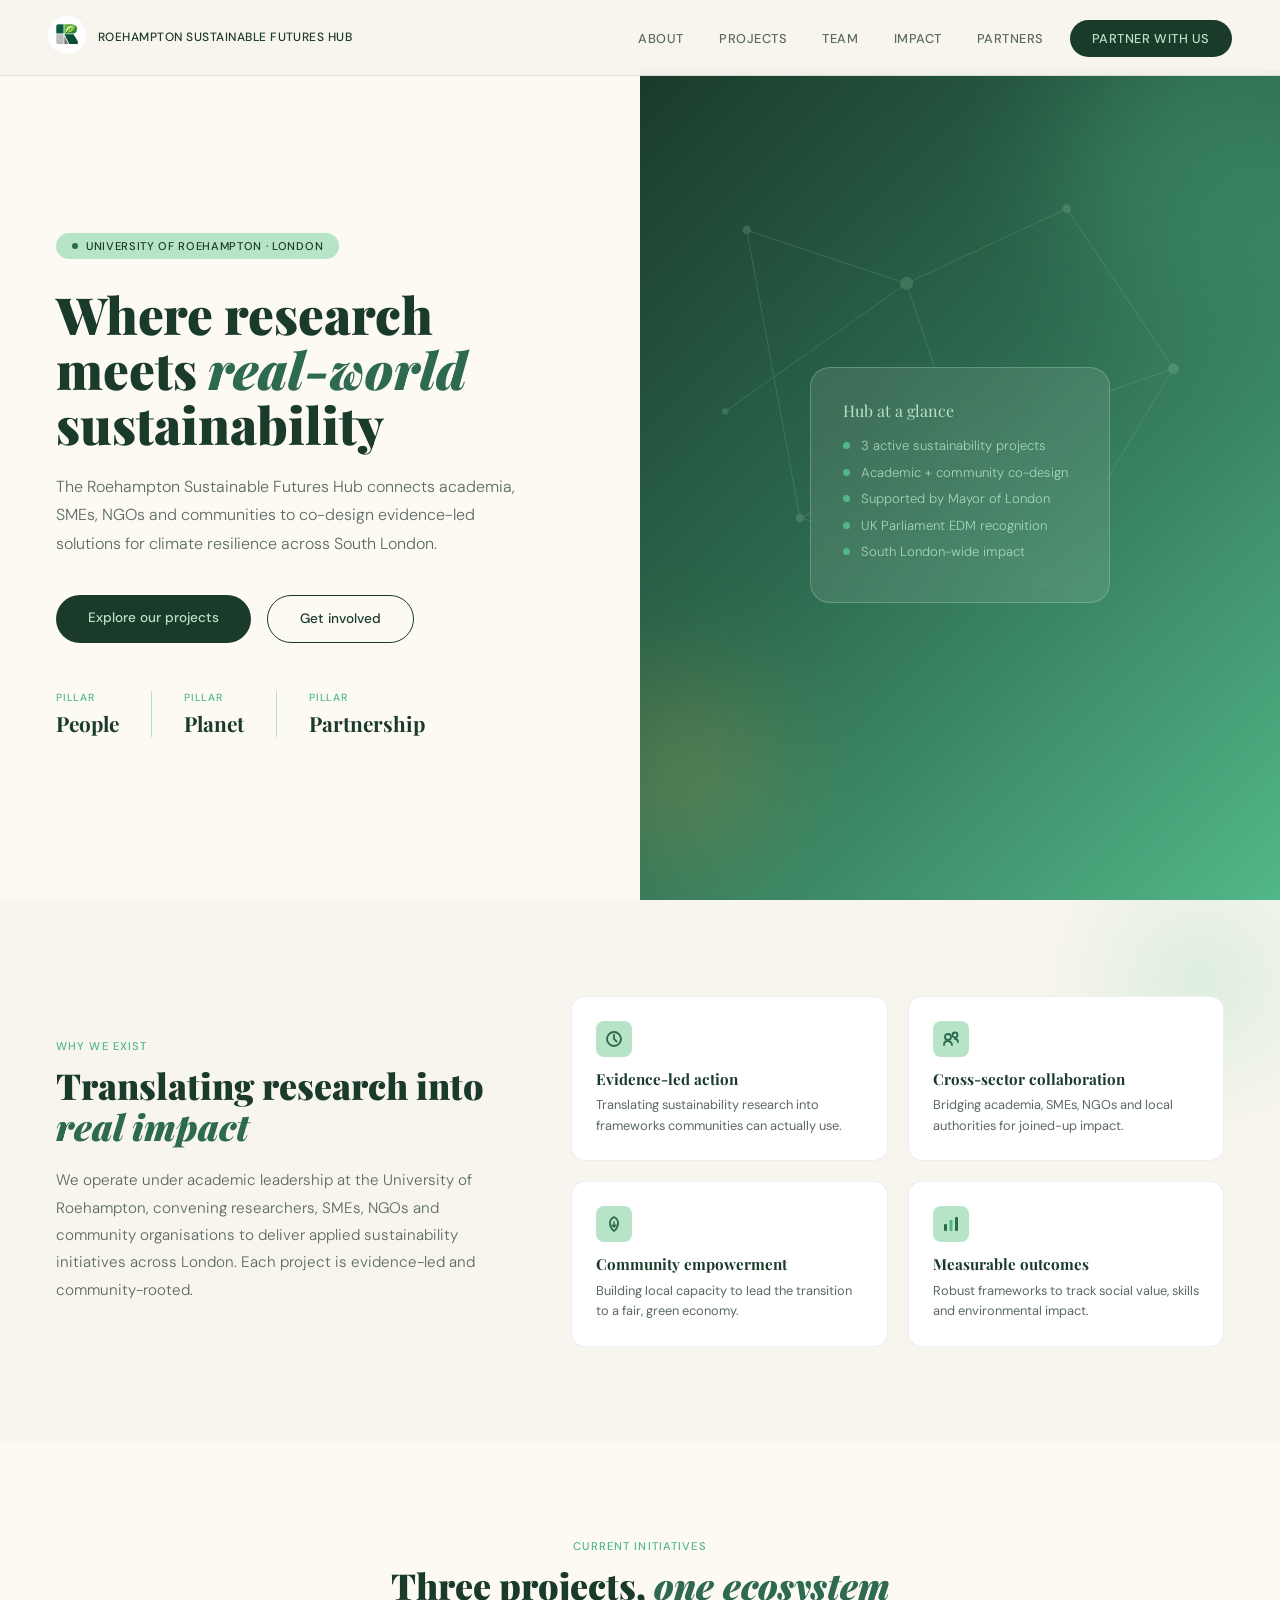
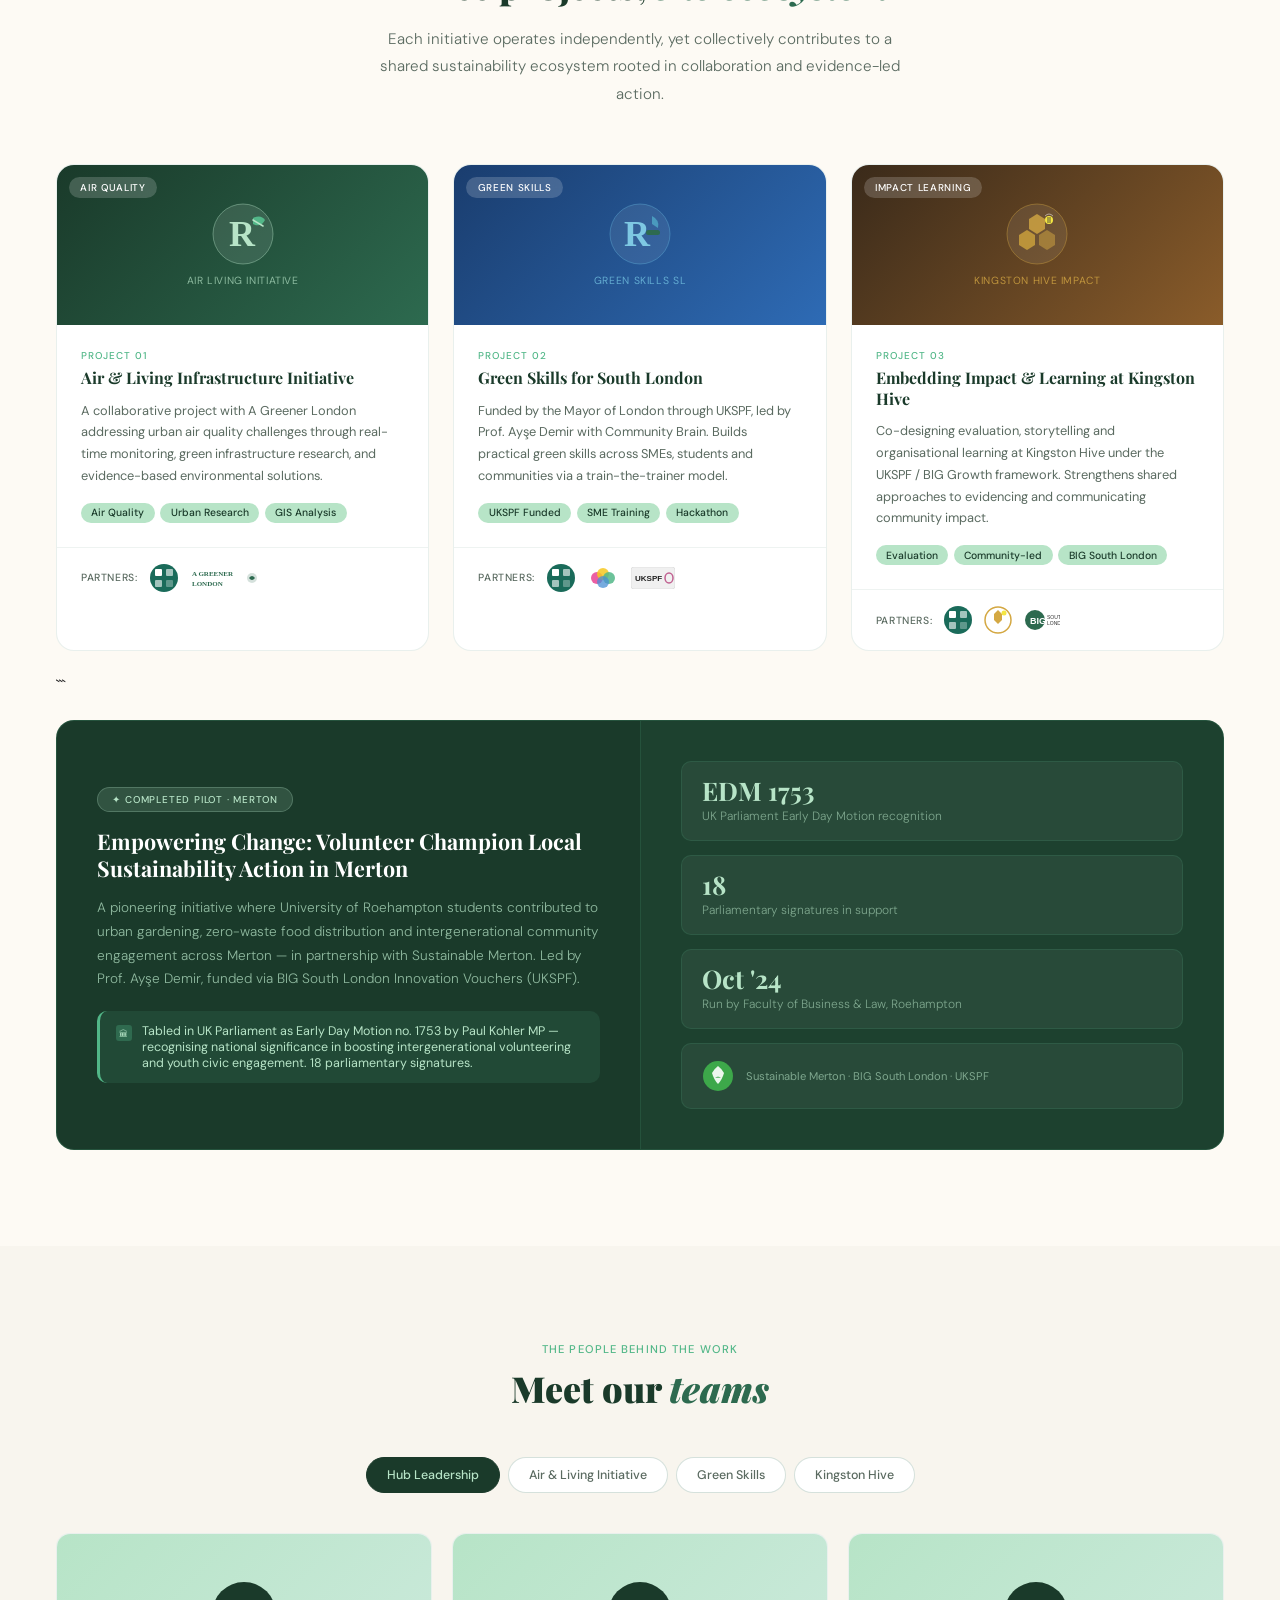
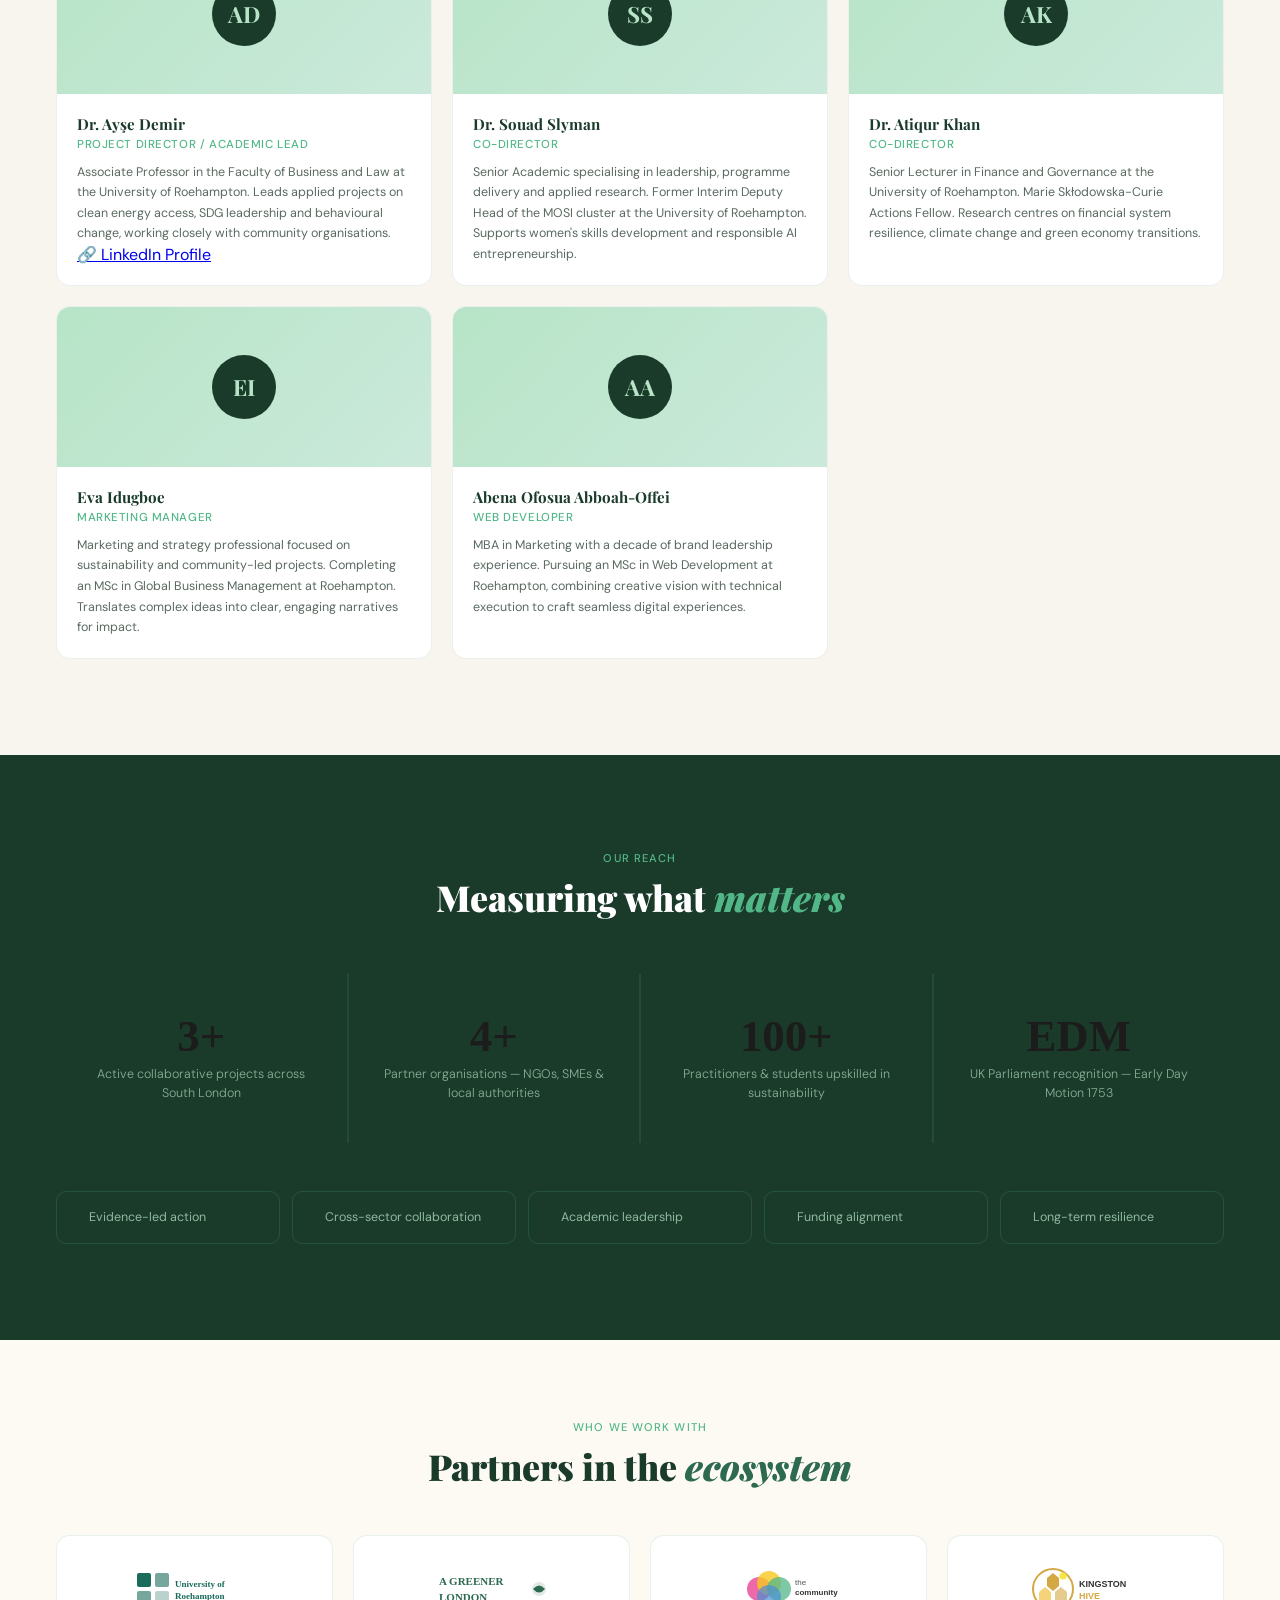
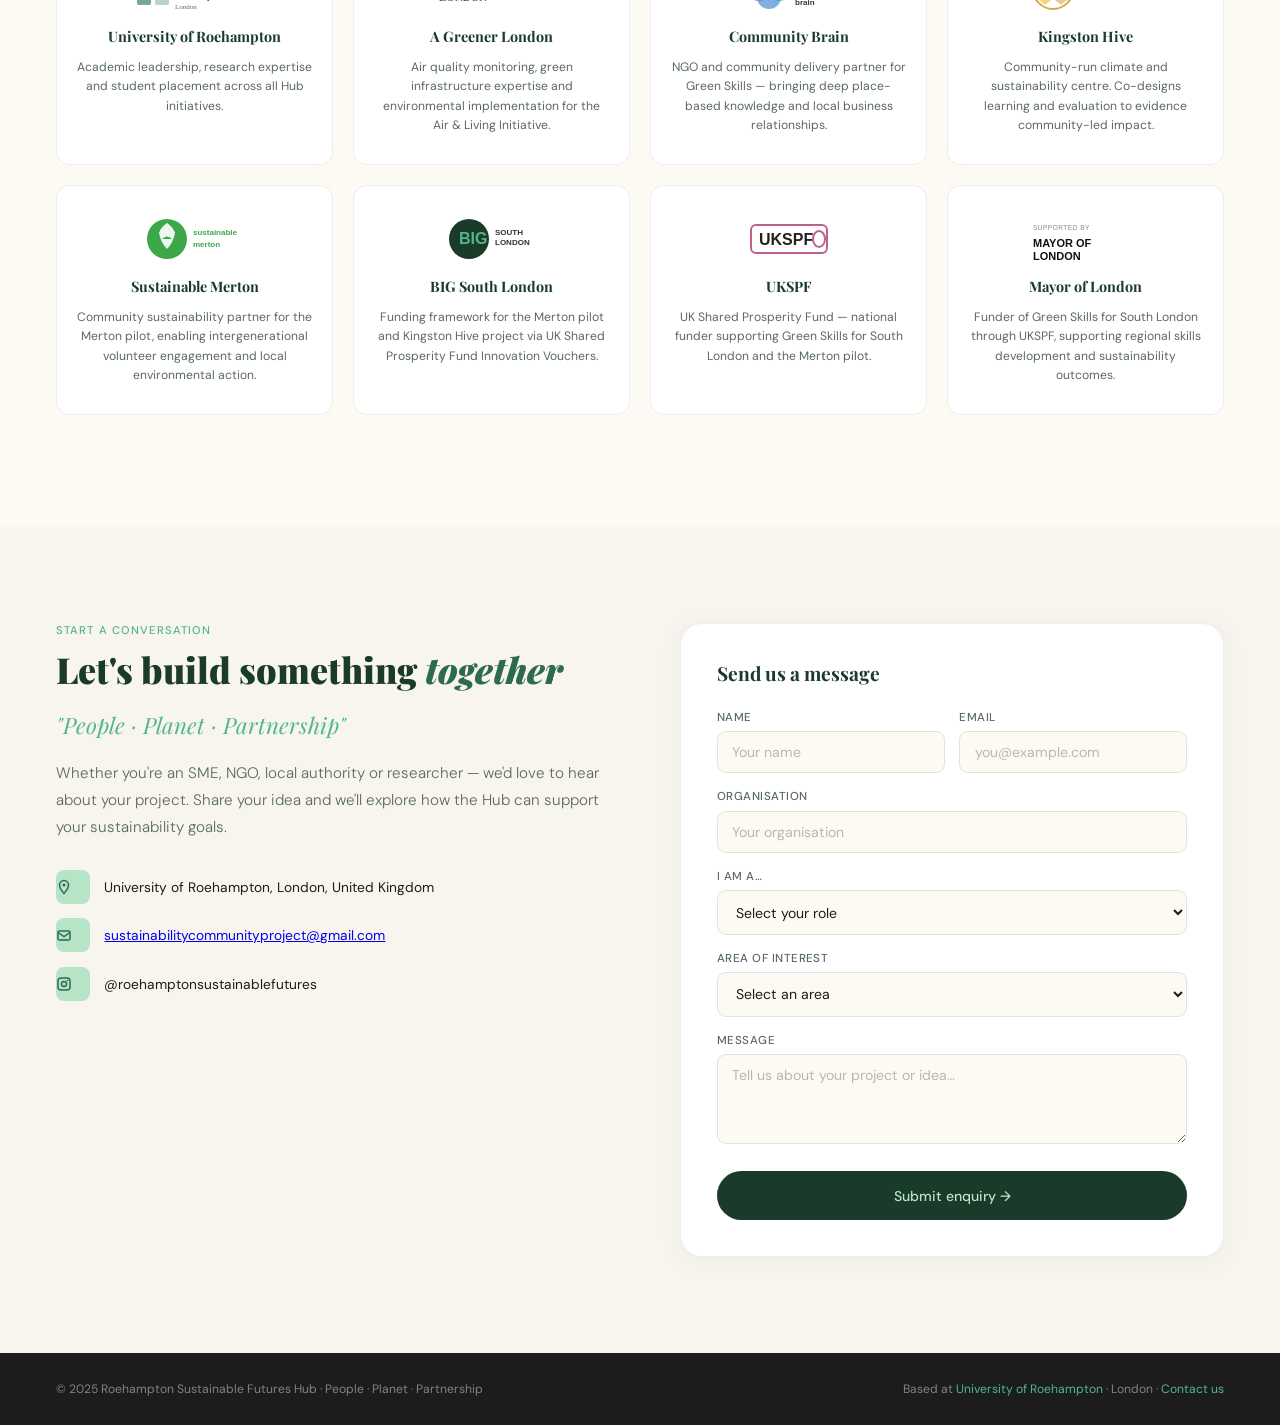
==== index.html @ c982a6e7 "Add files via upload" ====
<!DOCTYPE html>

<html lang="en">
<head>
<meta charset="UTF-8">
<meta name="viewport" content="width=device-width, initial-scale=1.0">
<title>Roehampton Sustainable Futures Hub</title>
<link href="https://fonts.googleapis.com/css2?family=Playfair+Display:ital,wght@0,700;0,900;1,700&family=DM+Sans:wght@300;400;500&display=swap" rel="stylesheet">
<link rel="stylesheet" href="style.css">

<!-- STYLES -->



<!-- HTML -->
</head>
<body>




  
<!-- NAV -->

<nav id="main-nav">
   <!-- <a href="index.html" class="logo">
        <img src="Roehampton Sustainable Futures hub logo.png" 
        alt="Logo" class="logo-img" height="300" width="300">
    </a> -->





<!-- <div class="nav-logo">
  <a href="#hero">
    <img src="Roehampton Sustainable Futures hub logo.png" alt="Logo" class="logo-img" height="38" width="38">
    <svg width="38" height="38" viewBox="0 0 38 38" fill="none" xmlns="http://www.w3.org/2000/svg">
      <rect width="38" height="38" rx="19" fill="#1a3a2a"/>
      <rect x="7" y="7" width="10" height="10" rx="1.5" fill="#52b788"/>
      <rect x="7" y="21" width="10" height="10" rx="1.5" fill="#2d6a4f"/>
      <rect x="21" y="7" width="10" height="10" rx="1.5" fill="#2d6a4f"/>
      <rect x="21" y="21" width="10" height="10" rx="1.5" fill="#b7e4c7" opacity="0.5"/>
      <path d="M25 12 Q28 9 31 11 Q29 15 25 14 Z" fill="#52b788"/>
    </svg>
  </a>
  <span class="nav-logo-text">Roehampton Sustainable Futures Hub</span>
</div> -->


<div class="nav-logo">
  <a href="#hero">
    <img src="Roehampton Sustainable Futures hub logo.png" alt="Roehampton Hub Logo" width="38" height="38" 
    style="border-radius: 50%; object-fit: cover;">
  </a>
  <span class="nav-logo-text">Roehampton Sustainable Futures Hub</span>
</div>


    <!-- <div class="nav-logo-text">Roehampton Sustainable Futures Hub</div> -->
    <!-- <span class="logo-title">Roehampton Sustainable Futures Hub</span> -->
  </a>
  <div class="hamburger" id="hamburger" onclick="toggleNav()">
    <span></span><span></span><span></span>
  </div>


  
  <ul class="nav-links" id="nav-links">
    <li><a href="#about" onclick="closeNav()">About</a></li>
    <li><a href="#projects" onclick="closeNav()">Projects</a></li>
    <li><a href="#team" onclick="closeNav()">Team</a></li>
    <li><a href="#impact" onclick="closeNav()">Impact</a></li>
    <li><a href="#partners" onclick="closeNav()">Partners</a></li>
    <li><a href="#contact" class="nav-cta" onclick="closeNav()">Partner with us</a></li>
  </ul>
</nav>

<!-- HERO -->

<section class="hero" id="hero">
  <div class="hero-left">
    <div class="hero-badge">University of Roehampton · London</div>
    <h1 class="hero-title">Where research<br>meets <em>real-world</em><br>sustainability</h1>
    <p class="hero-desc">The Roehampton Sustainable Futures Hub connects academia, SMEs, NGOs and communities to co-design evidence-led solutions for climate resilience across South London.</p>
    <div class="hero-actions">
      <a href="#projects" class="btn-primary">Explore our projects</a>
      <a href="#contact" class="btn-outline">Get involved</a>
    </div>
    <div class="hero-pillars">
      <div class="pillar"><div class="pillar-label">Pillar</div><div class="pillar-value">People</div></div>
      <div class="pillar-divider"></div>
      <div class="pillar"><div class="pillar-label">Pillar</div><div class="pillar-value">Planet</div></div>
      <div class="pillar-divider"></div>
      <div class="pillar"><div class="pillar-label">Pillar</div><div class="pillar-value">Partnership</div></div>
    </div>
  </div>
  <div class="hero-right">
    <div class="hero-visual">
      <div class="orb-1 hero-orb"></div>
      <div class="orb-2 hero-orb"></div>
      <svg class="hero-network" viewBox="0 0 600 600" preserveAspectRatio="xMidYMid slice">
        <g stroke="#b7e4c7" stroke-width="0.8" fill="none">
          <line x1="100" y1="150" x2="250" y2="200"/><line x1="250" y1="200" x2="400" y2="130"/>
          <line x1="400" y1="130" x2="500" y2="280"/><line x1="250" y1="200" x2="300" y2="350"/>
          <line x1="300" y1="350" x2="500" y2="280"/><line x1="300" y1="350" x2="150" y2="420"/>
          <line x1="150" y1="420" x2="100" y2="150"/><line x1="150" y1="420" x2="380" y2="480"/>
          <line x1="380" y1="480" x2="500" y2="280"/><line x1="80" y1="320" x2="250" y2="200"/>
        </g>
        <g fill="#b7e4c7">
          <circle cx="100" cy="150" r="4"/><circle cx="250" cy="200" r="6"/>
          <circle cx="400" cy="130" r="4"/><circle cx="500" cy="280" r="5"/>
          <circle cx="300" cy="350" r="7"/><circle cx="150" cy="420" r="4"/>
          <circle cx="380" cy="480" r="5"/><circle cx="80" cy="320" r="3"/>
        </g>
      </svg>
      <div class="hero-card">
        <div class="hero-card-title">Hub at a glance</div>
        <div class="hero-card-item"><div class="hero-card-dot"></div>3 active sustainability projects</div>
        <div class="hero-card-item"><div class="hero-card-dot"></div>Academic + community co-design</div>
        <div class="hero-card-item"><div class="hero-card-dot"></div>Supported by Mayor of London</div>
        <div class="hero-card-item"><div class="hero-card-dot"></div>UK Parliament EDM recognition</div>
        <div class="hero-card-item"><div class="hero-card-dot"></div>South London-wide impact</div>
      </div>
    </div>
  </div>
</section>

<!-- WHY / ABOUT -->

<section class="why reveal" id="about">
  <div>
    <div class="section-label">Why we exist</div>
    <h2 class="section-title">Translating research into <em>real impact</em></h2>
    <p class="section-body">We operate under academic leadership at the University of Roehampton, convening researchers, SMEs, NGOs and community organisations to deliver applied sustainability initiatives across London. Each project is evidence-led and community-rooted.</p>
  </div>
  <div class="why-values">
    <div class="value-card">
      <div class="value-icon-wrap">
        <svg width="20" height="20" viewBox="0 0 20 20" fill="none"><circle cx="10" cy="10" r="7" stroke="#2d6a4f" stroke-width="1.8"/><path d="M10 6v4l2.5 2.5" stroke="#2d6a4f" stroke-width="1.8" stroke-linecap="round"/></svg>
      </div>
      <div class="value-title">Evidence-led action</div>
      <div class="value-desc">Translating sustainability research into frameworks communities can actually use.</div>
    </div>
    <div class="value-card">
      <div class="value-icon-wrap">
        <svg width="20" height="20" viewBox="0 0 20 20" fill="none"><circle cx="7" cy="8" r="3" stroke="#2d6a4f" stroke-width="1.8"/><circle cx="14" cy="6" r="2.5" stroke="#2d6a4f" stroke-width="1.8"/><path d="M3 16c0-3 2-4 4-4s4 2 4 4" stroke="#2d6a4f" stroke-width="1.8" stroke-linecap="round"/><path d="M14 10c1.5 0 3 1 3 3" stroke="#2d6a4f" stroke-width="1.8" stroke-linecap="round"/></svg>
      </div>
      <div class="value-title">Cross-sector collaboration</div>
      <div class="value-desc">Bridging academia, SMEs, NGOs and local authorities for joined-up impact.</div>
    </div>
    <div class="value-card">
      <div class="value-icon-wrap">
        <svg width="20" height="20" viewBox="0 0 20 20" fill="none"><path d="M10 3 Q14 5 14 9 Q14 14 10 17 Q6 14 6 9 Q6 5 10 3Z" stroke="#2d6a4f" stroke-width="1.8" fill="none"/><path d="M10 8v5M8 11l2 2 2-2" stroke="#2d6a4f" stroke-width="1.5" stroke-linecap="round"/></svg>
      </div>
      <div class="value-title">Community empowerment</div>
      <div class="value-desc">Building local capacity to lead the transition to a fair, green economy.</div>
    </div>
    <div class="value-card">
      <div class="value-icon-wrap">
        <svg width="20" height="20" viewBox="0 0 20 20" fill="none"><rect x="3" y="10" width="3" height="7" rx="1" fill="#2d6a4f"/><rect x="8.5" y="6" width="3" height="11" rx="1" fill="#52b788"/><rect x="14" y="3" width="3" height="14" rx="1" fill="#2d6a4f"/></svg>
      </div>
      <div class="value-title">Measurable outcomes</div>
      <div class="value-desc">Robust frameworks to track social value, skills and environmental impact.</div>
    </div>
  </div>
</section>

<!-- PROJECTS -->

<section class="projects reveal" id="projects">
  <div class="projects-header">
    <div class="section-label">Current initiatives</div>
    <h2 class="section-title">Three projects, <em>one ecosystem</em></h2>
    <p class="section-body">Each initiative operates independently, yet collectively contributes to a shared sustainability ecosystem rooted in collaboration and evidence-led action.</p>
  </div>

  <div class="projects-grid">
    <!-- Project 1: Air & Living -->
    <div class="project-card">
      <div class="project-visual pv-1">
        <div class="project-visual-tag">Air Quality</div>
        <div class="project-logo-area">
          <!-- Air & Living Initiative Logo (stylised R with leaf) -->
          <svg width="64" height="64" viewBox="0 0 64 64" fill="none">
            <circle cx="32" cy="32" r="30" fill="rgba(255,255,255,0.1)" stroke="rgba(183,228,199,0.4)" stroke-width="1"/>
            <text x="18" y="44" font-family="Georgia,serif" font-size="36" font-weight="900" fill="#b7e4c7">R</text>
            <path d="M42 16 Q50 12 54 18 Q50 26 42 22 Z" fill="#52b788"/>
            <path d="M42 18 L52 24" stroke="#b7e4c7" stroke-width="1.5" stroke-linecap="round"/>
          </svg>
          <div style="color:rgba(183,228,199,0.7);font-size:0.65rem;letter-spacing:0.06em;text-transform:uppercase;">Air Living Initiative</div>
        </div>
      </div>
      <div class="project-body">
        <div class="project-number">Project 01</div>
        <div class="project-title">Air & Living Infrastructure Initiative</div>
        <div class="project-desc">A collaborative project with A Greener London addressing urban air quality challenges through real-time monitoring, green infrastructure research, and evidence-based environmental solutions.</div>
        <div class="project-tags">
          <span class="tag-pill">Air Quality</span>
          <span class="tag-pill">Urban Research</span>
          <span class="tag-pill">GIS Analysis</span>
        </div>
      </div>
      <div class="project-partners-strip">
        <div class="project-partners-label">Partners:</div>
        <!-- Uni Roehampton mark -->
        <svg width="28" height="28" viewBox="0 0 28 28" title="University of Roehampton"><rect width="28" height="28" rx="14" fill="#1a6b5a"/><rect x="5" y="5" width="7" height="7" rx="1" fill="white"/><rect x="5" y="16" width="7" height="7" rx="1" fill="white" opacity="0.6"/><rect x="16" y="5" width="7" height="7" rx="1" fill="white" opacity="0.6"/><rect x="16" y="16" width="7" height="7" rx="1" fill="white" opacity="0.3"/></svg>
        <!-- A Greener London text mark -->
        <svg width="70" height="28" viewBox="0 0 70 28"><text x="2" y="12" font-family="Georgia,serif" font-size="7" font-weight="700" fill="#2d6a4f">A GREENER</text><text x="2" y="22" font-family="Georgia,serif" font-size="7" font-weight="700" fill="#2d6a4f">LONDON</text><circle cx="62" cy="14" r="5" fill="#2d6a4f" opacity="0.2"/><path d="M59 14 Q62 10 65 14 Q62 18 59 14Z" fill="#2d6a4f"/></svg>
      </div>
    </div>


<!-- Project 2: Green Skills -->
<div class="project-card">
  <div class="project-visual pv-2">
    <div class="project-visual-tag">Green Skills</div>
    <div class="project-logo-area">
      <!-- Green Skills logo (R with blue/green) -->
      <svg width="64" height="64" viewBox="0 0 64 64" fill="none">
        <circle cx="32" cy="32" r="30" fill="rgba(255,255,255,0.08)" stroke="rgba(100,180,220,0.4)" stroke-width="1"/>
        <text x="16" y="44" font-family="Georgia,serif" font-size="36" font-weight="900" fill="#7ec8e3">R</text>
        <path d="M44 14 Q52 18 50 26 L44 22 Z" fill="#4a9abe"/>
        <rect x="38" y="28" width="14" height="5" rx="2.5" fill="#2d6a4f"/>
      </svg>
      <div style="color:rgba(120,200,230,0.75);font-size:0.65rem;letter-spacing:0.06em;text-transform:uppercase;">Green Skills SL</div>
    </div>
  </div>
  <div class="project-body">
    <div class="project-number">Project 02</div>
    <div class="project-title">Green Skills for South London</div>
    <div class="project-desc">Funded by the Mayor of London through UKSPF, led by Prof. Ayşe Demir with Community Brain. Builds practical green skills across SMEs, students and communities via a train-the-trainer model.</div>
    <div class="project-tags">
      <span class="tag-pill">UKSPF Funded</span>
      <span class="tag-pill">SME Training</span>
      <span class="tag-pill">Hackathon</span>
    </div>
  </div>
  <div class="project-partners-strip">
    <div class="project-partners-label">Partners:</div>
    <svg width="28" height="28" viewBox="0 0 28 28"><rect width="28" height="28" rx="14" fill="#1a6b5a"/><rect x="5" y="5" width="7" height="7" rx="1" fill="white"/><rect x="5" y="16" width="7" height="7" rx="1" fill="white" opacity="0.6"/><rect x="16" y="5" width="7" height="7" rx="1" fill="white" opacity="0.6"/><rect x="16" y="16" width="7" height="7" rx="1" fill="white" opacity="0.3"/></svg>
    <!-- Community Brain coloured circles -->
    <svg width="32" height="28" viewBox="0 0 32 28"><circle cx="10" cy="14" r="6" fill="#e84393" opacity="0.85"/><circle cx="16" cy="10" r="6" fill="#f7c820" opacity="0.85"/><circle cx="22" cy="14" r="6" fill="#52b788" opacity="0.85"/><circle cx="16" cy="18" r="6" fill="#4a8fd4" opacity="0.75"/></svg>
    <!-- UKSPF -->
    <svg width="44" height="22" viewBox="0 0 44 22"><rect width="44" height="22" rx="3" fill="#f0f0f0" stroke="#ccc" stroke-width="0.5"/><text x="4" y="14" font-family="Arial,sans-serif" font-size="8" font-weight="900" fill="#222">UKSPF</text><ellipse cx="38" cy="11" rx="4" ry="5" fill="none" stroke="#c06090" stroke-width="1.5"/></svg>
  </div>
</div>

<!-- Project 3: Kingston Hive -->
<div class="project-card">
  <div class="project-visual pv-3">
    <div class="project-visual-tag">Impact Learning</div>
    <div class="project-logo-area">
      <!-- Kingston Hive honeycomb logo -->
      <svg width="64" height="64" viewBox="0 0 64 64" fill="none">
        <circle cx="32" cy="32" r="30" fill="rgba(255,255,255,0.08)" stroke="rgba(212,168,67,0.4)" stroke-width="1"/>
        <!-- Hexagons -->
        <polygon points="32,12 40,17 40,27 32,32 24,27 24,17" fill="#d4a843" opacity="0.8"/>
        <polygon points="22,28 30,33 30,43 22,48 14,43 14,33" fill="#f0c040" opacity="0.6"/>
        <polygon points="42,28 50,33 50,43 42,48 34,43 34,33" fill="#d4a843" opacity="0.5"/>
        <!-- Bee -->
        <circle cx="44" cy="18" r="4" fill="#f5e642"/>
        <path d="M42 16 L46 16 M42 18 L46 18 M42 20 L46 20" stroke="#333" stroke-width="0.8"/>
        <path d="M40 14 Q44 10 48 14" stroke="rgba(255,255,255,0.5)" stroke-width="1" fill="none"/>
      </svg>
      <div style="color:rgba(212,168,67,0.8);font-size:0.65rem;letter-spacing:0.06em;text-transform:uppercase;">Kingston Hive Impact</div>
    </div>
  </div>
  <div class="project-body">
    <div class="project-number">Project 03</div>
    <div class="project-title">Embedding Impact & Learning at Kingston Hive</div>
    <div class="project-desc">Co-designing evaluation, storytelling and organisational learning at Kingston Hive under the UKSPF / BIG Growth framework. Strengthens shared approaches to evidencing and communicating community impact.</div>
    <div class="project-tags">
      <span class="tag-pill">Evaluation</span>
      <span class="tag-pill">Community-led</span>
      <span class="tag-pill">BIG South London</span>
    </div>
  </div>
  <div class="project-partners-strip">
    <div class="project-partners-label">Partners:</div>
    <svg width="28" height="28" viewBox="0 0 28 28"><rect width="28" height="28" rx="14" fill="#1a6b5a"/><rect x="5" y="5" width="7" height="7" rx="1" fill="white"/><rect x="5" y="16" width="7" height="7" rx="1" fill="white" opacity="0.6"/><rect x="16" y="5" width="7" height="7" rx="1" fill="white" opacity="0.6"/><rect x="16" y="16" width="7" height="7" rx="1" fill="white" opacity="0.3"/></svg>
    <!-- Kingston Hive -->
    <svg width="28" height="28" viewBox="0 0 28 28"><circle cx="14" cy="14" r="13" fill="white" stroke="#d4a843" stroke-width="1.5"/><polygon points="14,4 18,8 18,14 14,18 10,14 10,8" fill="#d4a843"/><circle cx="20" cy="7" r="2.5" fill="#f5e642"/></svg>
    <!-- BIG South London -->
    <svg width="36" height="22" viewBox="0 0 36 22"><circle cx="11" cy="11" r="10" fill="#2d6a4f"/><text x="6" y="15" font-family="Arial,sans-serif" font-size="9" font-weight="900" fill="white">BIG</text><text x="23" y="10" font-family="Arial,sans-serif" font-size="5" fill="#333">SOUTH</text><text x="23" y="16" font-family="Arial,sans-serif" font-size="5" fill="#333">LONDON</text></svg>
  </div>
</div>
```

  </div>

  <!-- PILOT CARD -->

  <div class="pilot-card">
    <div class="pilot-left">
      <div class="pilot-badge">✦ Completed pilot · Merton</div>
      <div class="pilot-title">Empowering Change: Volunteer Champion Local Sustainability Action in Merton</div>
      <div class="pilot-desc">A pioneering initiative where University of Roehampton students contributed to urban gardening, zero-waste food distribution and intergenerational community engagement across Merton — in partnership with Sustainable Merton. Led by Prof. Ayşe Demir, funded via BIG South London Innovation Vouchers (UKSPF).</div>
      <div class="pilot-highlight">
        <svg width="16" height="16" viewBox="0 0 16 16" flex-shrink="0" style="flex-shrink:0;margin-top:2px"><rect width="16" height="16" rx="3" fill="rgba(82,183,136,0.3)"/><text x="3" y="12" font-size="9" fill="#b7e4c7">🏛</text></svg>
        Tabled in UK Parliament as Early Day Motion no. 1753 by Paul Kohler MP — recognising national significance in boosting intergenerational volunteering and youth civic engagement. 18 parliamentary signatures.
      </div>
    </div>
    <div class="pilot-right">
      <div class="pilot-stat"><div class="pilot-stat-value">EDM 1753</div><div class="pilot-stat-label">UK Parliament Early Day Motion recognition</div></div>
      <div class="pilot-stat"><div class="pilot-stat-value">18</div><div class="pilot-stat-label">Parliamentary signatures in support</div></div>
      <div class="pilot-stat"><div class="pilot-stat-value">Oct '24</div><div class="pilot-stat-label">Run by Faculty of Business & Law, Roehampton</div></div>
      <div class="pilot-stat">
        <!-- Sustainable Merton + BIG logos -->
        <div style="display:flex;align-items:center;gap:0.75rem;flex-wrap:wrap;">
          <svg width="32" height="32" viewBox="0 0 32 32"><circle cx="16" cy="16" r="15" fill="#3da84a"/><path d="M16 6 Q20 9 22 13 Q20 20 16 24 Q12 20 10 13 Q12 9 16 6Z" fill="white" opacity="0.9"/><path d="M13 18 Q16 15 19 18" fill="#3da84a" opacity="0.7"/></svg>
          <div style="font-size:0.7rem;color:rgba(183,228,199,0.6);">Sustainable Merton · BIG South London · UKSPF</div>
        </div>
      </div>
    </div>
  </div>
</section>

<!-- TEAM -->

<section class="team reveal" id="team">
  <div class="team-header">
    <div class="section-label">The people behind the work</div>
    <h2 class="section-title">Meet our <em>teams</em></h2>
  </div>
  <!-- <div class="team-tabs">
    <div class="team-tab active" onclick="switchTeam('hub')">Hub Leadership</div>
    <div class="team-tab" onclick="switchTeam('air')">Air & Living Initiative</div>
    <div class="team-tab" onclick="switchTeam('green')">Green Skills</div>
    <div class="team-tab" onclick="switchTeam('kingston')">Kingston Hive</div>
  </div> -->


  <div class="team-tabs">
    <div class="team-tab active" data-team="hub">Hub Leadership</div>
    <div class="team-tab" data-team="air">Air & Living Initiative</div>
    <div class="team-tab" data-team="green">Green Skills</div>
    <div class="team-tab" data-team="kingston">Kingston Hive</div>
</div>

  <!-- Hub Leadership -->

  <div class="team-panel active" id="team-hub">
    
    <div class="team-grid">
      <div class="team-card">
        <div class="team-card-img">
          
          <!-- <div class="team-card-img">
  <a href="https://www.linkedin.com/in/THEIR-PROFILE" target="_blank">
    <img src="ayse-demir.jpg" alt="Dr. Ayşe Demir">
  </a>
</div> -->

          <div class="team-avatar">AD</div></div>
          <img src="Roehampton Sustainable Futures hub logo.png" alt="Dr. Ayşe Demir" 
          style="width:100%;height:100%;object-fit:cover;border-radius:50%;display:none;">

        <div class="team-card-body">
          <div class="team-name">Dr. Ayşe Demir</div>
          <div class="team-role">Project Director / Academic Lead</div>
          <!-- <a href="https://www.linkedin.com/in/ayse-demir-a7ab0713a/" target="_blank">🔗 LinkedIn Profile</a> -->
          <div class="team-bio">Associate Professor in the Faculty of Business 
            and Law at the University of Roehampton. Leads applied projects on clean energy access, 
            SDG leadership and behavioural change, working closely with community organisations.</div>
            <a href="https://www.linkedin.com/in/ayse-demir-a7ab0713a/" target="_blank">🔗 LinkedIn Profile</a>
          </div>
      </div>
      <div class="team-card">
        <div class="team-card-img"><div class="team-avatar">SS</div></div>
        <div class="team-card-body">
          <div class="team-name">Dr. Souad Slyman</div>
          <div class="team-role">Co-Director</div>
          <div class="team-bio">Senior Academic specialising in leadership, programme delivery and applied research. Former Interim Deputy Head of the MOSI cluster at the University of Roehampton. Supports women's skills development and responsible AI entrepreneurship.</div>
        </div>
      </div>
      <div class="team-card">
        <div class="team-card-img"><div class="team-avatar">AK</div></div>
        <div class="team-card-body">
          <div class="team-name">Dr. Atiqur Khan</div>
          <div class="team-role">Co-Director</div>
          <div class="team-bio">Senior Lecturer in Finance and Governance at the University of Roehampton. Marie Skłodowska-Curie Actions Fellow. Research centres on financial system resilience, climate change and green economy transitions.</div>
        </div>
      </div>
      <div class="team-card">
        <div class="team-card-img"><div class="team-avatar">EI</div></div>
        <div class="team-card-body">
          <div class="team-name">Eva Idugboe</div>
          <div class="team-role">Marketing Manager</div>
          <div class="team-bio">Marketing and strategy professional focused on sustainability and community-led projects. Completing an MSc in Global Business Management at Roehampton. Translates complex ideas into clear, engaging narratives for impact.</div>
        </div>
      </div>
      <div class="team-card">
        <div class="team-card-img"><div class="team-avatar">AA</div></div>
        <div class="team-card-body">
          <div class="team-name">Abena Ofosua Abboah-Offei</div>
          <div class="team-role">Web Developer</div>
          <div class="team-bio">MBA in Marketing with a decade of brand leadership experience. Pursuing an MSc in Web Development at Roehampton, combining creative vision with technical execution to craft seamless digital experiences.</div>
        </div>
      </div>
    </div>
  </div>


<!-- Hub Leadership team cards with photos and LinkedIn links: -->
  <!-- Dr. Ayşe Demir -->
<!-- <div class="team-card-img">
  <a href="https://www.linkedin.com/in/ayse-demir-a7ab0713a/" target="_blank"> 
    <img src="ayse-demir.jpg" alt="Dr. Ayşe Demir">
  </a>
</div> -->

<!-- Dr. Souad Slyman -->
<!-- <div class="team-card-img">
  <a href="https://www.linkedin.com/in/souad-slyman-7b3a8b123/" target="_blank">
    <img src="souad-slyman.jpg" alt="Dr. Souad Slyman">
  </a>
</div> -->

<!-- Dr. Atiqur Khan -->
<!-- <div class="team-card-img">
  <a href="https://www.linkedin.com/in/ATIQUR-LINKEDIN" target="_blank">
    <img src="atiqur-khan.jpg" alt="Dr. Atiqur Khan">
  </a>
</div> -->

<!-- Eva Idugboe -->
<!-- <div class="team-card-img">
  <a href="https://www.linkedin.com/in/EVA-LINKEDIN" target="_blank">
    <img src="eva-idugboe.jpg" alt="Eva Idugboe">
  </a>
</div> -->

<!-- Abena Ofosua Abboah-Offei -->
<!-- <div class="team-card-img">
  <a href="https://www.linkedin.com/in/ABENA-LINKEDIN" target="_blank">
    <img src="abena-abboah-offei.jpg" alt="Abena Ofosua Abboah-Offei">
  </a>
</div> -->

  <!-- Air & Living -->

  <div class="team-panel" id="team-air">
    <div class="team-grid">
      <div class="team-card">
        <div class="team-card-img"><div class="team-avatar">AD</div></div>
        <div class="team-card-body">
          <div class="team-name">Dr. Ayşe Demir</div>
          <div class="team-role">Project Director</div>
          <div class="team-bio">Leads academic direction and oversees research quality. Facilitates collaboration between students, researchers, and external partners in a real-world environmental innovation setting.</div>
        </div>
      </div>
      <div class="team-card">
        <div class="team-card-img"><div class="team-avatar">AK</div></div>
        <div class="team-card-body">
          <div class="team-name">Dr. Atiqur Khan</div>
          <div class="team-role">Co-Project Director</div>
          <div class="team-bio">Senior Lecturer in Finance & Governance. Supports academic rigour in environmental research and evidence-based policy recommendations for urban air quality.</div>
        </div>
      </div>
      <div class="team-card">
        <div class="team-card-img"><div class="team-avatar">BE</div></div>
        <div class="team-card-body">
          <div class="team-name">Dr. Burcak Erdogan Onur</div>
          <div class="team-role">Researcher — Spatial Architecture & Design</div>
          <div class="team-bio">Landscape architect with a PhD in community involvement in design and MSc in Environmental Psychology. Experienced in behavioural research in environmental sustainability and working with NGOs.</div>
        </div>
      </div>
      <div class="team-card">
        <div class="team-card-img"><div class="team-avatar">WL</div></div>
        <div class="team-card-body">
          <div class="team-name">Weijia Luo</div>
          <div class="team-role">Air Quality / Environmental Analysis</div>
          <div class="team-bio">MSc Environmental Technology graduate from Imperial College London, specialising in sustainable cities and urban environments. Strong foundation in environmental science and GIS analysis.</div>
        </div>
      </div>
      <div class="team-card">
        <div class="team-card-img"><div class="team-avatar">AT</div></div>
        <div class="team-card-body">
          <div class="team-name">Adele ThankGod</div>
          <div class="team-role">Air Quality / Environmental Analysis RA</div>
          <div class="team-bio">Leverages SPSS, R, Excel and field monitoring to support evidence-led air quality research, green infrastructure interventions, and impact reporting.</div>
        </div>
      </div>
      <div class="team-card">
        <div class="team-card-img"><div class="team-avatar">EI</div></div>
        <div class="team-card-body">
          <div class="team-name">Eva Idugboe</div>
          <div class="team-role">Marketing & Communications Lead</div>
          <div class="team-bio">Leads marketing and digital visibility for the initiative, helping translate project activity into clear, accessible content for stakeholders, partners, and the wider community.</div>
        </div>
      </div>
    </div>
  </div>

  <!-- Green Skills -->

  <div class="team-panel" id="team-green">
    <div class="team-grid">
      <div class="team-card">
        <div class="team-card-img"><div class="team-avatar">AD</div></div>
        <div class="team-card-body">
          <div class="team-name">Dr. Ayşe Demir</div>
          <div class="team-role">Project Lead</div>
          <div class="team-bio">Leads the Green Skills project direction, learning design and delivery, ensuring alignment with research expertise, funder priorities and sustainability outcomes.</div>
        </div>
      </div>
      <div class="team-card">
        <div class="team-card-img"><div class="team-avatar">SS</div></div>
        <div class="team-card-body">
          <div class="team-name">Dr. Souad Slyman</div>
          <div class="team-role">Co-Director</div>
          <div class="team-bio">Supports programme delivery and knowledge exchange, bringing expertise in AI, entrepreneurship and management education to the green skills agenda.</div>
        </div>
      </div>
      <div class="team-card">
        <div class="team-card-img"><div class="team-avatar">MI</div></div>
        <div class="team-card-body">
          <div class="team-name">Maryam Irekeola</div>
          <div class="team-role">Behavioural Training Developer</div>
          <div class="team-bio">PhD researcher applying human behaviour and decision-making insights to develop training for green skills and sustainability in business and community settings.</div>
        </div>
      </div>
      <div class="team-card">
        <div class="team-card-img"><div class="team-avatar">JY</div></div>
        <div class="team-card-body">
          <div class="team-name">Jennifer Yankson</div>
          <div class="team-role">Natural Resources & Sustainability Trainer</div>
          <div class="team-bio">Natural Resources Management graduate combining sustainability knowledge with business strategy. Hands-on experience promoting climate-smart practices through a community-led approach.</div>
        </div>
      </div>
      <div class="team-card">
        <div class="team-card-img"><div class="team-avatar">JU</div></div>
        <div class="team-card-body">
          <div class="team-name">Joseph Uzochukwu</div>
          <div class="team-role">RA — Applied Learning & SME Engagement</div>
          <div class="team-bio">MSc Global Business Management student with strong interest in sustainability, applied research, and stakeholder engagement. Supports community-focused evidence-led solutions.</div>
        </div>
      </div>
      <div class="team-card">
        <div class="team-card-img"><div class="team-avatar">EI</div></div>
        <div class="team-card-body">
          <div class="team-name">Eva Idugboe</div>
          <div class="team-role">Marketing & Communications Lead</div>
          <div class="team-bio">Leads marketing, communications and digital visibility for the Green Skills project, translating activity into clear, accessible content for partners and community.</div>
        </div>
      </div>
    </div>
  </div>

  <!-- Kingston Hive -->

  <div class="team-panel" id="team-kingston">
    <div class="team-grid">
      <div class="team-card">
        <div class="team-card-img"><div class="team-avatar">AD</div></div>
        <div class="team-card-body">
          <div class="team-name">Dr. Ayşe Demir</div>
          <div class="team-role">University Academic Director</div>
          <div class="team-bio">Leads the Kingston Hive partnership, co-designing proportionate learning and evaluation processes aligned with Kingston Hive's community-led ethos.</div>
        </div>
      </div>
      <div class="team-card">
        <div class="team-card-img"><div class="team-avatar">AA</div></div>
        <div class="team-card-body">
          <div class="team-name">Aminat Adekola</div>
          <div class="team-role">Business Analyst</div>
          <div class="team-bio">International business and impact professional with experience in research, data analysis, impact evaluation and strategic communications. Supports data-driven organisational learning under the UKSPF / BIG Growth framework.</div>
        </div>
      </div>
      <div class="team-card">
        <div class="team-card-img"><div class="team-avatar">GM</div></div>
        <div class="team-card-body">
          <div class="team-name">Gabriela Molina Murillas</div>
          <div class="team-role">Business Analyst</div>
          <div class="team-bio">International Business professional with strong analytical skills in impact metrics, training evaluation and hackathon outcomes. Contributes to UKSPF-compliant reporting and demonstrating organisational value.</div>
        </div>
      </div>
      <div class="team-card">
        <div class="team-card-img"><div class="team-avatar">MI</div></div>
        <div class="team-card-body">
          <div class="team-name">Maryam Irekeola</div>
          <div class="team-role">Behavioural Analyst</div>
          <div class="team-bio">PhD researcher supporting Kingston Hive with impact evaluation, behavioural insights, and a practical Theory of Change focused on community resilience and wellbeing.</div>
        </div>
      </div>
      <div class="team-card">
        <div class="team-card-img"><div class="team-avatar">JF</div></div>
        <div class="team-card-body">
          <div class="team-name">Jesutowo Fola-Alao</div>
          <div class="team-role">Visual Documentation & Creative Capture</div>
          <div class="team-bio">Service-driven administrative professional experienced in coordinating organisational systems, analysing market trends, and supporting visual storytelling and documentation goals.</div>
        </div>
      </div>
    </div>
  </div>
</section>

<!-- IMPACT -->

<section class="impact reveal" id="impact">
  <div class="impact-header">
    <div class="section-label">Our reach</div>
    <h2 class="section-title" style="color:white;">Measuring what <em style="color:var(--sage)">matters</em></h2>
  </div>
  <div class="impact-grid">
    <div class="impact-stat"><div class="impact-number">3+</div><div class="impact-label">Active collaborative projects across South London</div></div>
    <div class="impact-stat"><div class="impact-number">4+</div><div class="impact-label">Partner organisations — NGOs, SMEs & local authorities</div></div>
    <div class="impact-stat"><div class="impact-number">100+</div><div class="impact-label">Practitioners & students upskilled in sustainability</div></div>
    <div class="impact-stat"><div class="impact-number">EDM</div><div class="impact-label">UK Parliament recognition — Early Day Motion 1753</div></div>
  </div>
  <div class="principles">
    <div class="principle"><div class="principle-dot"></div>Evidence-led action</div>
    <div class="principle"><div class="principle-dot"></div>Cross-sector collaboration</div>
    <div class="principle"><div class="principle-dot"></div>Academic leadership</div>
    <div class="principle"><div class="principle-dot"></div>Funding alignment</div>
    <div class="principle"><div class="principle-dot"></div>Long-term resilience</div>
  </div>
</section>

<!-- PARTNERS -->

<section class="partners reveal" id="partners">
  <div class="partners-header">
    <div class="section-label">Who we work with</div>
    <h2 class="section-title">Partners in the <em>ecosystem</em></h2>
  </div>
  <div class="partners-grid">
    <div class="partner-card">
      <div class="partner-logo-area">
        <!-- University of Roehampton -->
        <svg width="120" height="44" viewBox="0 0 120 44" fill="none">
          <rect x="2" y="6" width="14" height="14" rx="2" fill="#1a6b5a"/>
          <rect x="2" y="24" width="14" height="14" rx="2" fill="#1a6b5a" opacity="0.6"/>
          <rect x="20" y="6" width="14" height="14" rx="2" fill="#1a6b5a" opacity="0.6"/>
          <rect x="20" y="24" width="14" height="14" rx="2" fill="#1a6b5a" opacity="0.3"/>
          <text x="40" y="20" font-family="Georgia,serif" font-size="9" font-weight="700" fill="#1a6b5a">University of</text>
          <text x="40" y="32" font-family="Georgia,serif" font-size="9" font-weight="700" fill="#1a6b5a">Roehampton</text>
          <text x="40" y="42" font-family="Georgia,serif" font-size="7" fill="#5a6a60">London</text>
        </svg>
      </div>
      <div class="partner-name">University of Roehampton</div>
      <div class="partner-desc">Academic leadership, research expertise and student placement across all Hub initiatives.</div>
    </div>
    <div class="partner-card">
      <div class="partner-logo-area">
        <!-- A Greener London -->
        <svg width="110" height="40" viewBox="0 0 110 40" fill="none">
          <text x="2" y="16" font-family="Georgia,serif" font-size="11" font-weight="700" fill="#2d6a4f">A GREENER</text>
          <text x="2" y="32" font-family="Georgia,serif" font-size="11" font-weight="700" fill="#2d6a4f">LONDON</text>
          <circle cx="102" cy="20" r="7" fill="#2d6a4f" opacity="0.15"/>
          <path d="M96 20 Q102 13 108 20 Q102 27 96 20Z" fill="#2d6a4f"/>
        </svg>
      </div>
      <div class="partner-name">A Greener London</div>
      <div class="partner-desc">Air quality monitoring, green infrastructure expertise and environmental implementation for the Air & Living Initiative.</div>
    </div>
    <div class="partner-card">
      <div class="partner-logo-area">
        <!-- Community Brain -->
        <svg width="100" height="44" viewBox="0 0 100 44" fill="none">
          <circle cx="20" cy="22" r="12" fill="#e84393" opacity="0.8"/>
          <circle cx="30" cy="16" r="12" fill="#f7c820" opacity="0.8"/>
          <circle cx="40" cy="22" r="12" fill="#52b788" opacity="0.75"/>
          <circle cx="30" cy="30" r="12" fill="#4a8fd4" opacity="0.7"/>
          <text x="56" y="18" font-family="Arial,sans-serif" font-size="8" fill="#555">the</text>
          <text x="56" y="28" font-family="Arial,sans-serif" font-size="8" font-weight="700" fill="#333">community</text>
          <text x="56" y="38" font-family="Arial,sans-serif" font-size="8" font-weight="700" fill="#333">brain</text>
        </svg>
      </div>
      <div class="partner-name">Community Brain</div>
      <div class="partner-desc">NGO and community delivery partner for Green Skills — bringing deep place-based knowledge and local business relationships.</div>
    </div>
    <div class="partner-card">
      <div class="partner-logo-area">
        <!-- Kingston Hive -->
        <svg width="110" height="44" viewBox="0 0 110 44" fill="none">
          <circle cx="22" cy="22" r="20" fill="white" stroke="#d4a843" stroke-width="2"/>
          <polygon points="22,6 28,11 28,19 22,24 16,19 16,11" fill="#d4a843"/>
          <polygon points="14,20 20,25 20,33 14,38 8,33 8,25" fill="#f0c040" opacity="0.7"/>
          <polygon points="30,20 36,25 36,33 30,38 24,33 24,25" fill="#d4a843" opacity="0.6"/>
          <circle cx="32" cy="9" r="3.5" fill="#f5e642"/>
          <text x="48" y="20" font-family="Arial,sans-serif" font-size="9" font-weight="700" fill="#333">KINGSTON</text>
          <text x="48" y="32" font-family="Arial,sans-serif" font-size="9" font-weight="700" fill="#d4a843">HIVE</text>
        </svg>
      </div>
      <div class="partner-name">Kingston Hive</div>
      <div class="partner-desc">Community-run climate and sustainability centre. Co-designs learning and evaluation to evidence community-led impact.</div>
    </div>
    <div class="partner-card">
      <div class="partner-logo-area">
        <!-- Sustainable Merton -->
        <svg width="100" height="44" viewBox="0 0 100 44" fill="none">
          <circle cx="22" cy="22" r="20" fill="#3da84a"/>
          <path d="M22 6 Q28 10 30 16 Q28 26 22 32 Q16 26 14 16 Q16 10 22 6Z" fill="white" opacity="0.9"/>
          <path d="M17 22 Q22 17 27 22" fill="#3da84a"/>
          <text x="48" y="18" font-family="Arial,sans-serif" font-size="8" font-weight="700" fill="#3da84a">sustainable</text>
          <text x="48" y="30" font-family="Arial,sans-serif" font-size="8" font-weight="700" fill="#3da84a">merton</text>
        </svg>
      </div>
      <div class="partner-name">Sustainable Merton</div>
      <div class="partner-desc">Community sustainability partner for the Merton pilot, enabling intergenerational volunteer engagement and local environmental action.</div>
    </div>
    <div class="partner-card">
      <div class="partner-logo-area">
        <!-- BIG South London -->
        <svg width="90" height="44" viewBox="0 0 90 44" fill="none">
          <circle cx="22" cy="22" r="20" fill="#1a3a2a"/>
          <text x="12" y="27" font-family="Arial,sans-serif" font-size="16" font-weight="900" fill="#52b788">BIG</text>
          <text x="48" y="18" font-family="Arial,sans-serif" font-size="8" font-weight="700" fill="#333">SOUTH</text>
          <text x="48" y="28" font-family="Arial,sans-serif" font-size="8" font-weight="700" fill="#333">LONDON</text>
        </svg>
      </div>
      <div class="partner-name">BIG South London</div>
      <div class="partner-desc">Funding framework for the Merton pilot and Kingston Hive project via UK Shared Prosperity Fund Innovation Vouchers.</div>
    </div>
    <div class="partner-card">
      <div class="partner-logo-area">
        <!-- UKSPF -->
        <svg width="80" height="44" viewBox="0 0 80 44" fill="none">
          <rect x="2" y="8" width="76" height="28" rx="5" fill="white" stroke="#c06090" stroke-width="2"/>
          <text x="10" y="28" font-family="Arial,sans-serif" font-size="16" font-weight="900" fill="#222">UKSPF</text>
          <ellipse cx="70" cy="22" rx="6" ry="8" fill="none" stroke="#c06090" stroke-width="2"/>
        </svg>
      </div>
      <div class="partner-name">UKSPF</div>
      <div class="partner-desc">UK Shared Prosperity Fund — national funder supporting Green Skills for South London and the Merton pilot.</div>
    </div>
    <div class="partner-card">
      <div class="partner-logo-area">
        <!-- Mayor of London -->
        <svg width="110" height="44" viewBox="0 0 110 44" fill="none">
          <text x="2" y="13" font-family="Arial,sans-serif" font-size="6.5" fill="#888" letter-spacing="0.5">SUPPORTED BY</text>
          <text x="2" y="30" font-family="Arial,sans-serif" font-size="11" font-weight="900" fill="#111">MAYOR OF</text>
          <text x="2" y="43" font-family="Arial,sans-serif" font-size="11" font-weight="900" fill="#111">LONDON</text>
        </svg>
      </div>
      <div class="partner-name">Mayor of London</div>
      <div class="partner-desc">Funder of Green Skills for South London through UKSPF, supporting regional skills development and sustainability outcomes.</div>
    </div>
  </div>
</section>

<!-- CONTACT -->

<section class="contact reveal" id="contact">
  <div class="contact-info">
    <div class="section-label">Start a conversation</div>
    <h2 class="section-title">Let's build something <em>together</em></h2>
    <p class="contact-motto">"People · Planet · Partnership"</p>
    <p class="section-body">Whether you're an SME, NGO, local authority or researcher — we'd love to hear about your project. Share your idea and we'll explore how the Hub can support your sustainability goals.</p>
    <div class="contact-details">
      <div class="contact-detail">
        <div class="contact-detail-icon">
          <svg width="16" height="16" viewBox="0 0 16 16" fill="none"><path d="M8 1.5C5.5 1.5 3.5 3.5 3.5 6C3.5 9.5 8 14.5 8 14.5S12.5 9.5 12.5 6C12.5 3.5 10.5 1.5 8 1.5Z" stroke="#2d6a4f" stroke-width="1.5" fill="none"/><circle cx="8" cy="6" r="1.5" fill="#2d6a4f"/></svg>
        </div>
        University of Roehampton, London, United Kingdom
      </div>
      <div class="contact-detail">
        <div class="contact-detail-icon">
          <svg width="16" height="16" viewBox="0 0 16 16" fill="none"><rect x="2" y="4" width="12" height="9" rx="1.5" stroke="#2d6a4f" stroke-width="1.5" fill="none"/><path d="M2 5.5L8 9.5L14 5.5" stroke="#2d6a4f" stroke-width="1.5"/></svg>
        </div>
        <a href="mailto:sustainabilitycommunityproject@gmail.com">sustainabilitycommunityproject@gmail.com</a>
      </div>
      <div class="contact-detail">
        <div class="contact-detail-icon">
          <svg width="16" height="16" viewBox="0 0 16 16" fill="none"><rect x="2" y="2" width="12" height="12" rx="3" stroke="#2d6a4f" stroke-width="1.5" fill="none"/><circle cx="8" cy="8" r="2.5" stroke="#2d6a4f" stroke-width="1.5" fill="none"/><circle cx="11.5" cy="4.5" r="0.8" fill="#2d6a4f"/></svg>
        </div>
        @roehamptonsustainablefutures
      </div>
    </div>
  </div>
  <div class="contact-form">
    <div class="form-title">Send us a message</div>
    <div class="form-row">
      <div class="form-group"><label class="form-label">Name</label><input type="text" class="form-input" placeholder="Your name"></div>
      <div class="form-group"><label class="form-label">Email</label><input type="email" class="form-input" placeholder="you@example.com"></div>
    </div>
    <div class="form-group"><label class="form-label">Organisation</label><input type="text" class="form-input" placeholder="Your organisation"></div>
    <div class="form-group">
      <label class="form-label">I am a…</label>
      <select class="form-input">
        <option>Select your role</option>
        <option>SME or social enterprise</option>
        <option>NGO or community group</option>
        <option>Local authority</option>
        <option>Academic or student</option>
        <option>Funder</option>
        <option>Other</option>
      </select>
    </div>
    <div class="form-group">
      <label class="form-label">Area of interest</label>
      <select class="form-input">
        <option>Select an area</option>
        <option>Air & Living Infrastructure</option>
        <option>Green Skills for South London</option>
        <option>Kingston Hive Impact Project</option>
        <option>General partnership enquiry</option>
        <option>Other / not sure yet</option>
      </select>
    </div>
    <div class="form-group"><label class="form-label">Message</label><textarea class="form-input" placeholder="Tell us about your project or idea…"></textarea></div>
    <button class="form-submit">Submit enquiry →</button>
  </div>
</section>

<!-- FOOTER -->

<footer>
  <span>© 2025 Roehampton Sustainable Futures Hub · People · Planet · Partnership</span>
  <span>Based at <a href="https://www.roehampton.ac.uk" target="_blank">University of Roehampton</a> · London · <a href="mailto:sustainabilitycommunityproject@gmail.com">Contact us</a></span>
</footer>






<!-- <script>
  // Mobile nav toggle
  function toggleNav() {
    document.getElementById('nav-links').classList.toggle('open');
  }
  function closeNav() {
    document.getElementById('nav-links').classList.remove('open');
  }

  // Smooth scroll for all anchor links
  document.querySelectorAll('a[href^="#"]').forEach(a => {
    a.addEventListener('click', e => {
      const target = document.querySelector(a.getAttribute('href'));
      if (target) {
        e.preventDefault();
        const offset = 70;
        const top = target.getBoundingClientRect().top + window.pageYOffset - offset;
        window.scrollTo({ top, behavior: 'smooth' });
      }
    });
  });

  // Scroll reveal
  const reveals = document.querySelectorAll('.reveal');
  const observer = new IntersectionObserver(entries => {
    entries.forEach(e => { if (e.isIntersecting) e.target.classList.add('visible'); });
  }, { threshold: 0.08 });
  reveals.forEach(el => observer.observe(el));

  // Team tabs
  function switchTeam(id) {
    document.querySelectorAll('.team-tab').forEach(t => t.classList.remove('active'));
    document.querySelectorAll('.team-panel').forEach(p => p.classList.remove('active'));
    event.target.classList.add('active');
    document.getElementById('team-' + id).classList.add('active');
  }

  // Nav highlight on scroll
  const sections = document.querySelectorAll('section[id]');
  window.addEventListener('scroll', () => {
    let current = '';
    sections.forEach(s => {
      if (window.pageYOffset >= s.offsetTop - 100) current = s.id;
    });
    document.querySelectorAll('.nav-links a').forEach(a => {
      a.style.color = a.getAttribute('href') === '#' + current ? 'var(--leaf)' : '';
    });
  });
</script> -->

 <script src="script.js" defer></script>

</body>
</html>
---- style.css ----
:root {
    --forest: #1a3a2a;
    --leaf: #2d6a4f;
    --sage: #52b788;
    --mint: #b7e4c7;
    --cream: #f8f5ee;
    --warm-white: #fdfaf4;
    --charcoal: #1c1c1c;
    --muted: #5a6a60;
  }
  * { margin: 0; padding: 0; box-sizing: border-box; }
  html { scroll-behavior: smooth; }
  body { font-family: 'DM Sans', sans-serif; background: var(--warm-white); color: var(--charcoal); }

/* ── NAV ── */
nav {
position: fixed; top: 0; left: 0; right: 0; z-index: 200;
display: flex; align-items: center; justify-content: space-between;
padding: 1rem 3rem;
background: rgba(248,245,238,0.95);
backdrop-filter: blur(16px);
border-bottom: 1px solid rgba(45,106,79,0.12);
}
/* .logo-img {
    width: 55px;
    height: 55px;
    border-radius: 50%;
} */

.nav-logo { display: flex; align-items: center; gap: 0.75rem; text-decoration: none; }
.nav-logo-text { font-size: 0.75rem; font-weight: 500; color: var(--forest); line-height: 1.3; text-transform: uppercase; letter-spacing: 0.04em; }
.nav-links { display: flex; gap: 0; list-style: none; align-items: center; }
.nav-links a {
text-decoration: none; font-size: 0.8rem; font-weight: 500; color: var(--muted);
letter-spacing: 0.04em; text-transform: uppercase; padding: 0.5rem 1.1rem;
transition: color 0.2s; border-radius: 6px;
}
.nav-links a:hover { color: var(--leaf); background: rgba(82,183,136,0.08); }
.nav-cta {
background: var(--forest) !important; color: var(--mint) !important;
padding: 0.6rem 1.4rem !important; border-radius: 100px !important; margin-left: 0.5rem;
}
.nav-cta:hover { background: var(--leaf) !important; color: white !important; }

/* ── MOBILE NAV ── */
.hamburger { display: none; flex-direction: column; gap: 5px; cursor: pointer; padding: 5px; }
.hamburger span { width: 22px; height: 2px; background: var(--forest); border-radius: 2px; transition: all 0.3s; }
@media (max-width: 900px) {
.hamburger { display: flex; }
.nav-links { display: none; flex-direction: column; position: absolute; top: 100%; left: 0; right: 0; background: var(--cream); border-bottom: 1px solid rgba(45,106,79,0.12); padding: 1rem; gap: 0.25rem; }
.nav-links.open { display: flex; }
.nav-links a { padding: 0.75rem 1rem; border-radius: 8px; }
nav { padding: 1rem 1.5rem; }
}

/* ── HERO ── */
.hero {
min-height: 100vh; display: grid; grid-template-columns: 1fr 1fr;
padding-top: 70px; overflow: hidden;
}
.hero-left {
display: flex; flex-direction: column; justify-content: center;
padding: 5rem 3rem 5rem 3.5rem;
}
.hero-badge {
display: inline-flex; align-items: center; gap: 0.5rem;
background: var(--mint); color: var(--forest);
padding: 0.35rem 1rem; border-radius: 100px;
font-size: 0.7rem; font-weight: 500; letter-spacing: 0.06em; text-transform: uppercase;
margin-bottom: 1.75rem; width: fit-content;
animation: fadeUp 0.7s ease both;
}
.hero-badge::before { content: ''; width: 6px; height: 6px; background: var(--leaf); border-radius: 50%; }
h1.hero-title {
font-family: 'Playfair Display', serif; font-size: clamp(2.6rem,4vw,3.8rem);
font-weight: 900; line-height: 1.08; color: var(--forest); margin-bottom: 1.25rem;
animation: fadeUp 0.7s 0.1s ease both;
}
h1.hero-title em { font-style: italic; color: var(--leaf); }
.hero-desc {
font-size: 1rem; line-height: 1.8; color: var(--muted); max-width: 460px;
margin-bottom: 2.25rem; font-weight: 300;
animation: fadeUp 0.7s 0.2s ease both;
}
.hero-actions { display: flex; gap: 1rem; animation: fadeUp 0.7s 0.3s ease both; flex-wrap: wrap; }
.btn-primary {
background: var(--forest); color: var(--mint); padding: 0.9rem 2rem;
border-radius: 100px; font-size: 0.85rem; font-weight: 500; text-decoration: none;
transition: all 0.25s; display: inline-block;
}
.btn-primary:hover { background: var(--leaf); color: white; transform: translateY(-2px); box-shadow: 0 8px 30px rgba(45,106,79,0.3); }
.btn-outline {
background: transparent; color: var(--forest); padding: 0.9rem 2rem;
border-radius: 100px; font-size: 0.85rem; font-weight: 500; text-decoration: none;
border: 1.5px solid var(--forest); transition: all 0.25s; display: inline-block;
}
.btn-outline:hover { background: var(--forest); color: var(--mint); transform: translateY(-2px); }
.hero-pillars { margin-top: 3rem; display: flex; gap: 2rem; animation: fadeUp 0.7s 0.4s ease both; }
.pillar { display: flex; flex-direction: column; gap: 0.3rem; }
.pillar-label { font-size: 0.65rem; font-weight: 500; text-transform: uppercase; letter-spacing: 0.08em; color: var(--sage); }
.pillar-value { font-family: 'Playfair Display', serif; font-size: 1.3rem; font-weight: 700; color: var(--forest); }
.pillar-divider { width: 1px; background: var(--mint); align-self: stretch; }
.hero-right { position: relative; overflow: hidden; background: var(--forest); }
.hero-visual {
width: 100%; height: 100%;
background: linear-gradient(135deg, #1a3a2a 0%, #2d6a4f 45%, #52b788 100%);
display: flex; align-items: center; justify-content: center; position: relative; overflow: hidden;
}
.hero-network { position: absolute; inset: 0; opacity: 0.18; }
.hero-orb { position: absolute; border-radius: 50%; filter: blur(60px); opacity: 0.25; animation: pulse 8s ease-in-out infinite; }
.orb-1 { width: 280px; height: 280px; background: var(--sage); top: -40px; right: -60px; }
.orb-2 { width: 180px; height: 180px; background: #d4a843; bottom: 40px; left: -50px; animation-delay: -4s; }
.hero-card {
position: relative; z-index: 2;
background: rgba(248,245,238,0.1); backdrop-filter: blur(20px);
border: 1px solid rgba(183,228,199,0.3); border-radius: 20px;
padding: 2rem; width: 300px; animation: float 6s ease-in-out infinite;
}
.hero-card-title { font-family: 'Playfair Display', serif; font-size: 1rem; color: var(--mint); margin-bottom: 1rem; }
.hero-card-item { display: flex; align-items: center; gap: 0.7rem; color: rgba(183,228,199,0.85); font-size: 0.82rem; font-weight: 300; margin-bottom: 0.6rem; }
.hero-card-dot { width: 7px; height: 7px; background: var(--sage); border-radius: 50%; flex-shrink: 0; }

/* ── SHARED SECTION STYLES ── */
.section-label { font-size: 0.7rem; font-weight: 500; letter-spacing: 0.1em; text-transform: uppercase; color: var(--sage); margin-bottom: 0.75rem; }
.section-title { font-family: 'Playfair Display', serif; font-size: clamp(1.9rem,2.8vw,2.6rem); font-weight: 900; line-height: 1.15; color: var(--forest); margin-bottom: 1.25rem; }
.section-title em { font-style: italic; color: var(--leaf); }
.section-body { font-size: 0.95rem; line-height: 1.8; color: var(--muted); font-weight: 300; }

/* ── WHY ── */
.why {
padding: 6rem 3.5rem; display: grid; grid-template-columns: 1fr 1.5fr;
gap: 5rem; align-items: center; background: var(--cream); position: relative; overflow: hidden;
}
.why::before {
content: ''; position: absolute; top: -80px; right: -80px;
width: 320px; height: 320px;
background: radial-gradient(circle, var(--mint) 0%, transparent 70%);
opacity: 0.4; border-radius: 50%;
}
.why-values { display: grid; grid-template-columns: 1fr 1fr; gap: 1.25rem; }
.value-card {
background: white; border-radius: 14px; padding: 1.5rem;
border: 1px solid rgba(45,106,79,0.1); transition: all 0.3s; position: relative; overflow: hidden;
}
.value-card::after {
content: ''; position: absolute; bottom: 0; left: 0; right: 0; height: 3px;
background: linear-gradient(90deg, var(--leaf), var(--sage));
transform: scaleX(0); transform-origin: left; transition: transform 0.3s;
}
.value-card:hover { transform: translateY(-4px); box-shadow: 0 10px 36px rgba(26,58,42,0.1); }
.value-card:hover::after { transform: scaleX(1); }
.value-icon-wrap { width: 36px; height: 36px; background: var(--mint); border-radius: 8px; display: flex; align-items: center; justify-content: center; margin-bottom: 0.75rem; }
.value-title { font-family: 'Playfair Display', serif; font-size: 0.95rem; font-weight: 700; color: var(--forest); margin-bottom: 0.4rem; }
.value-desc { font-size: 0.8rem; color: var(--muted); line-height: 1.6; }

/* ── PROJECTS ── */
.projects { padding: 6rem 3.5rem; background: var(--warm-white); }
.projects-header { text-align: center; margin-bottom: 3.5rem; }
.projects-header .section-body { max-width: 520px; margin: 0 auto; }
.projects-grid { display: grid; grid-template-columns: repeat(3,1fr); gap: 1.5rem; margin-bottom: 1.5rem; }
.project-card {
border-radius: 18px; overflow: hidden; background: white;
border: 1px solid rgba(45,106,79,0.1); transition: all 0.35s; cursor: pointer;
}
.project-card:hover { transform: translateY(-6px); box-shadow: 0 20px 50px rgba(26,58,42,0.13); }
.project-visual { height: 160px; display: flex; align-items: center; justify-content: center; position: relative; overflow: hidden; }
.pv-1 { background: linear-gradient(135deg,#1a3a2a,#2d6a4f); }
.pv-2 { background: linear-gradient(135deg,#1a3d6e,#2e6bb5); }
.pv-3 { background: linear-gradient(135deg,#3a2a1a,#8a5c2a); }
.project-visual-tag {
position: absolute; top: 0.75rem; left: 0.75rem;
background: rgba(255,255,255,0.18); color: white; font-size: 0.62rem;
font-weight: 500; letter-spacing: 0.07em; text-transform: uppercase;
padding: 0.25rem 0.7rem; border-radius: 100px; backdrop-filter: blur(8px);
}
.project-logo-area { display: flex; align-items: center; justify-content: center; flex-direction: column; gap: 0.5rem; }
.project-body { padding: 1.5rem; }
.project-number { font-size: 0.62rem; font-weight: 500; letter-spacing: 0.1em; text-transform: uppercase; color: var(--sage); margin-bottom: 0.4rem; }
.project-title { font-family: 'Playfair Display', serif; font-size: 1rem; font-weight: 700; color: var(--forest); line-height: 1.3; margin-bottom: 0.65rem; }
.project-desc { font-size: 0.8rem; line-height: 1.7; color: var(--muted); margin-bottom: 1rem; }
.project-tags { display: flex; flex-wrap: wrap; gap: 0.35rem; }
.tag-pill { background: var(--mint); color: var(--forest); font-size: 0.65rem; font-weight: 500; padding: 0.22rem 0.65rem; border-radius: 100px; }
.project-partners-strip { padding: 1rem 1.5rem; border-top: 1px solid rgba(45,106,79,0.08); display: flex; align-items: center; gap: 0.75rem; flex-wrap: wrap; }
.project-partners-label { font-size: 0.65rem; text-transform: uppercase; letter-spacing: 0.06em; color: var(--muted); font-weight: 500; }

/* ── PILOT ── */
.pilot-card {
border-radius: 18px; overflow: hidden; display: grid; grid-template-columns: 1fr 1fr;
background: var(--forest); border: 1px solid rgba(82,183,136,0.2); transition: transform 0.3s;
}
.pilot-card:hover { transform: translateY(-4px); }
.pilot-left { padding: 2.5rem; display: flex; flex-direction: column; justify-content: center; }
.pilot-badge {
display: inline-flex; align-items: center; gap: 0.5rem;
background: rgba(183,228,199,0.15); color: var(--mint);
padding: 0.3rem 0.9rem; border-radius: 100px; font-size: 0.62rem;
font-weight: 500; letter-spacing: 0.08em; text-transform: uppercase;
margin-bottom: 1rem; width: fit-content; border: 1px solid rgba(183,228,199,0.25);
}
.pilot-title { font-family: 'Playfair Display', serif; font-size: 1.35rem; font-weight: 700; color: white; line-height: 1.25; margin-bottom: 0.9rem; }
.pilot-desc { font-size: 0.85rem; line-height: 1.75; color: rgba(183,228,199,0.75); margin-bottom: 1.25rem; font-weight: 300; }
.pilot-highlight {
display: flex; align-items: flex-start; gap: 0.6rem; font-size: 0.78rem; color: var(--mint);
padding: 0.75rem 1rem; background: rgba(82,183,136,0.12); border-radius: 10px; border-left: 3px solid var(--sage);
}
.pilot-right {
padding: 2.5rem; display: flex; flex-direction: column; justify-content: center; gap: 0.9rem;
background: rgba(82,183,136,0.05); border-left: 1px solid rgba(82,183,136,0.15);
}
.pilot-stat { padding: 1rem 1.25rem; background: rgba(255,255,255,0.05); border-radius: 10px; border: 1px solid rgba(82,183,136,0.15); }
.pilot-stat-value { font-family: 'Playfair Display', serif; font-size: 1.6rem; font-weight: 700; color: var(--mint); line-height: 1; margin-bottom: 0.25rem; }
.pilot-stat-label { font-size: 0.75rem; color: rgba(183,228,199,0.6); font-weight: 300; }

/* ── TEAM SECTION ── */
.team { padding: 6rem 3.5rem; background: var(--cream); }
.team-header { text-align: center; margin-bottom: 3rem; }
.team-tabs { display: flex; gap: 0.5rem; justify-content: center; flex-wrap: wrap; margin-bottom: 2.5rem; }
.team-tab {
padding: 0.55rem 1.25rem; border-radius: 100px; font-size: 0.78rem; font-weight: 500;
cursor: pointer; border: 1.5px solid rgba(45,106,79,0.2); background: white;
color: var(--muted); transition: all 0.2s;
}
.team-tab.active { background: var(--forest); color: var(--mint); border-color: var(--forest); }
.team-tab:hover:not(.active) { border-color: var(--sage); color: var(--leaf); }
.team-grid { display: grid; grid-template-columns: repeat(3,1fr); gap: 1.25rem; }
.team-card {
background: white; border-radius: 14px; overflow: hidden;
border: 1px solid rgba(45,106,79,0.1); transition: all 0.3s;
}

/* .team-card-img img {
  width: 100%;
  height: 100%;
  object-fit: cover;
  object-position: top;
  transition: opacity 0.3s;
}
.team-card-img img:hover { opacity: 0.85; } */

.team-card:hover { transform: translateY(-4px); box-shadow: 0 12px 36px rgba(26,58,42,0.1); }
.team-card-img { height: 160px; background: linear-gradient(135deg, var(--mint), rgba(82,183,136,0.3)); display: flex; align-items: center; justify-content: center; overflow: hidden; }
.team-card-img img { width: 100%; height: 100%; object-fit: cover; object-position: top; }
.team-avatar { width: 64px; height: 64px; background: var(--forest); border-radius: 50%; display: flex; align-items: center; justify-content: center; font-family: 'Playfair Display', serif; font-size: 1.4rem; font-weight: 700; color: var(--mint); }
.team-card-body { padding: 1.25rem; }
.team-name { font-family: 'Playfair Display', serif; font-size: 0.95rem; font-weight: 700; color: var(--forest); margin-bottom: 0.2rem; }
.team-role { font-size: 0.72rem; font-weight: 500; text-transform: uppercase; letter-spacing: 0.05em; color: var(--sage); margin-bottom: 0.6rem; }
.team-bio { font-size: 0.78rem; line-height: 1.65; color: var(--muted); }
.team-panel { display: none; }
.team-panel.active { display: block; }

/* ── IMPACT ── */
.impact { padding: 6rem 3.5rem; background: var(--forest); text-align: center; position: relative; overflow: hidden; }
.impact::before {
content: ‘’; position: absolute; inset: 0;
background: radial-gradient(ellipse at 25% 50%, rgba(82,183,136,0.15) 0%, transparent 55%),
radial-gradient(ellipse at 80% 20%, rgba(212,168,67,0.1) 0%, transparent 50%);
}
.impact-header { position: relative; z-index: 1; margin-bottom: 3.5rem; }
.impact-grid { display: grid; grid-template-columns: repeat(4,1fr); gap: 2px; position: relative; z-index: 1; background: rgba(82,183,136,0.15); border-radius: 18px; overflow: hidden; margin-bottom: 3rem; }
.impact-stat { padding: 2.5rem 1.5rem; background: rgba(26,58,42,0.92); display: flex; flex-direction: column; align-items: center; transition: background 0.3s; }
.impact-stat:hover { background: rgba(45,106,79,0.9); }
.impact-number { font-family: ‘Playfair Display’, serif; font-size: 2.8rem; font-weight: 900; color: var(–sage); line-height: 1; margin-bottom: 0.4rem; }
.impact-label { font-size: 0.78rem; color: rgba(183,228,199,0.7); font-weight: 300; text-align: center; line-height: 1.5; }
.principles { display: grid; grid-template-columns: repeat(5,1fr); gap: 0.75rem; position: relative; z-index: 1; }
.principle { padding: 1.1rem; border: 1px solid rgba(82,183,136,0.2); border-radius: 10px; font-size: 0.78rem; color: rgba(183,228,199,0.75); display: flex; align-items: center; gap: 0.5rem; }
.principle-dot { width: 6px; height: 6px; background: var(–sage); border-radius: 50%; flex-shrink: 0; }

/* ── PARTNERS ── */
.partners { padding: 5rem 3.5rem; background: var(–warm-white); text-align: center; }
.partners-header { margin-bottom: 3rem; }
.partners-grid { display: grid; grid-template-columns: repeat(4,1fr); gap: 1.25rem; margin-bottom: 2rem; }
.partner-card {
background: white; border-radius: 14px; padding: 1.75rem 1.25rem;
border: 1px solid rgba(45,106,79,0.1); transition: all 0.3s; display: flex; flex-direction: column; align-items: center; gap: 0.75rem;
}
.partner-card:hover { transform: translateY(-3px); box-shadow: 0 10px 28px rgba(26,58,42,0.08); }
.partner-logo-area { height: 50px; display: flex; align-items: center; justify-content: center; }
.partner-name { font-family: 'Playfair Display', serif; font-size: 0.9rem; font-weight: 700; color: var(--forest); }
.partner-desc { font-size: 0.76rem; color: var(--muted); line-height: 1.6; text-align: center; }
.funders-row { display: flex; align-items: center; justify-content: center; gap: 2rem; flex-wrap: wrap; padding: 1.5rem; background: var(--cream); border-radius: 14px; }
.funder-item { display: flex; flex-direction: column; align-items: center; gap: 0.3rem; }
.funder-name { font-size: 0.72rem; font-weight: 500; color: var(--muted); text-transform: uppercase; letter-spacing: 0.05em; }

/* ── CONTACT ── */
.contact { padding: 6rem 3.5rem; background: var(--cream); display: grid; grid-template-columns: 1fr 1fr; gap: 5rem; align-items: start; }
.contact-motto { font-family: 'Playfair Display', serif; font-size: 1.4rem; font-style: italic; color: var(--sage); margin: 1.25rem 0; }
.contact-details { display: flex; flex-direction: column; gap: 0.9rem; margin-top: 1.75rem; }
.contact-detail { display: flex; align-items: center; gap: 0.9rem; font-size: 0.86rem; color：var(--muted); }
.contact-detail-icon { width: 34px; height: 34px; background: var(--mint); border-radius: 8px; display: flex; align-items: center; justify-content：center; flex-shrink: 0; }
.contact-form { background: white; border-radius: 22px; padding: 2.25rem; border: 1px solid rgba(45,106,79,0.1); box-shadow: 0 4px 24px rgba(26,58,42,0.05); }
.form-title { font-family: 'Playfair Display', serif; font-size: 1.2rem; font-weight: 700; color: var(--forest); margin-bottom: 1.5rem; }
.form-group { margin-bottom: 1rem; }
.form-label { display: block; font-size: 0.72rem; font-weight: 500; letter-spacing: 0.04em; text-transform: uppercase; color: var(--muted); margin-bottom: 0.4rem; }
.form-input {
width: 100%; padding: 0.7rem 0.9rem;
border: 1.5px solid rgba(45,106,79,0.15); border-radius: 9px;
font-family: 'DM Sans', sans-serif; font-size: 0.88rem; color: var(--charcoal);
background: var(--warm-white); outline: none; transition: border-color 0.2s;
}
.form-input:focus { border-color: var(--sage); background: white; }
.form-input::placeholder { color: rgba(90,106,96,0.45); }
textarea.form-input { resize: vertical; min-height: 90px; }
.form-row { display: grid; grid-template-columns: 1fr 1fr; gap: 0.9rem; }
.form-submit {
width: 100%; padding: 0.95rem; background: var(--forest); color: var(--mint);
border: none; border-radius: 100px; font-family: 'DM Sans', sans-serif;
font-size: 0.88rem; font-weight: 500; cursor: pointer; transition: all 0.25s; margin-top: 0.4rem;
}
.form-submit:hover { background: var(--leaf); color: white; transform: translateY(-2px); box-shadow: 0 8px 28px rgba(45,106,79,0.3); }

/* ── FOOTER ── */
footer {
background: var(--charcoal); color: rgba(255,255,255,0.45);
padding: 1.75rem 3.5rem; display: flex; align-items: center; justify-content: space-between;
font-size: 0.76rem; flex-wrap: wrap; gap: 0.75rem;
}
footer a { color: var(--sage); text-decoration: none; }

/* ── LOGO SVGS inline ── */
.logo-roehampton { display: flex; align-items: center; gap: 6px; }

/* ── ANIMATIONS ── */
@keyframes fadeUp { from { opacity: 0; transform: translateY(20px); } to { opacity: 1; transform: translateY(0); } }
@keyframes float { 0%,100% { transform: translateY(0); } 50% { transform: translateY(-12px); } }
@keyframes pulse { 0%,100% { opacity: 0.25; transform: scale(1); } 50% { opacity: 0.4; transform: scale(1.1); } }
.reveal { opacity: 0; transform: translateY(28px); transition: opacity 0.7s ease, transform 0.7s ease; }
.reveal.visible { opacity: 1; transform: none; }

/* ── RESPONSIVE ── */
@media (max-width: 1024px) {
.hero { grid-template-columns: 1fr; }
.hero-right { display: none; }
.why, .contact { grid-template-columns: 1fr; gap: 3rem; }
.projects-grid { grid-template-columns: 1fr 1fr; }
.pilot-card { grid-template-columns: 1fr; }
.impact-grid { grid-template-columns: repeat(2,1fr); }
.principles { grid-template-columns: repeat(3,1fr); }
.partners-grid { grid-template-columns: repeat(2,1fr); }
.team-grid { grid-template-columns: repeat(2,1fr); }
}
@media (max-width: 640px) {
nav { padding: 0.9rem 1.25rem; }
.hero-left { padding: 4rem 1.5rem 3rem; }
.why, .projects, .team, .impact, .partners, .contact { padding: 4rem 1.5rem; }
.projects-grid { grid-template-columns: 1fr; }
.why-values { grid-template-columns: 1fr; }
.impact-grid { grid-template-columns: 1fr 1fr; }
.principles { grid-template-columns: 1fr 1fr; }
.partners-grid { grid-template-columns: 1fr 1fr; }
.team-grid { grid-template-columns: 1fr; }
footer { flex-direction: column; text-align: center; padding: 1.5rem; }
.hero-pillars { gap: 1.25rem; }
.form-row { grid-template-columns: 1fr; }
}
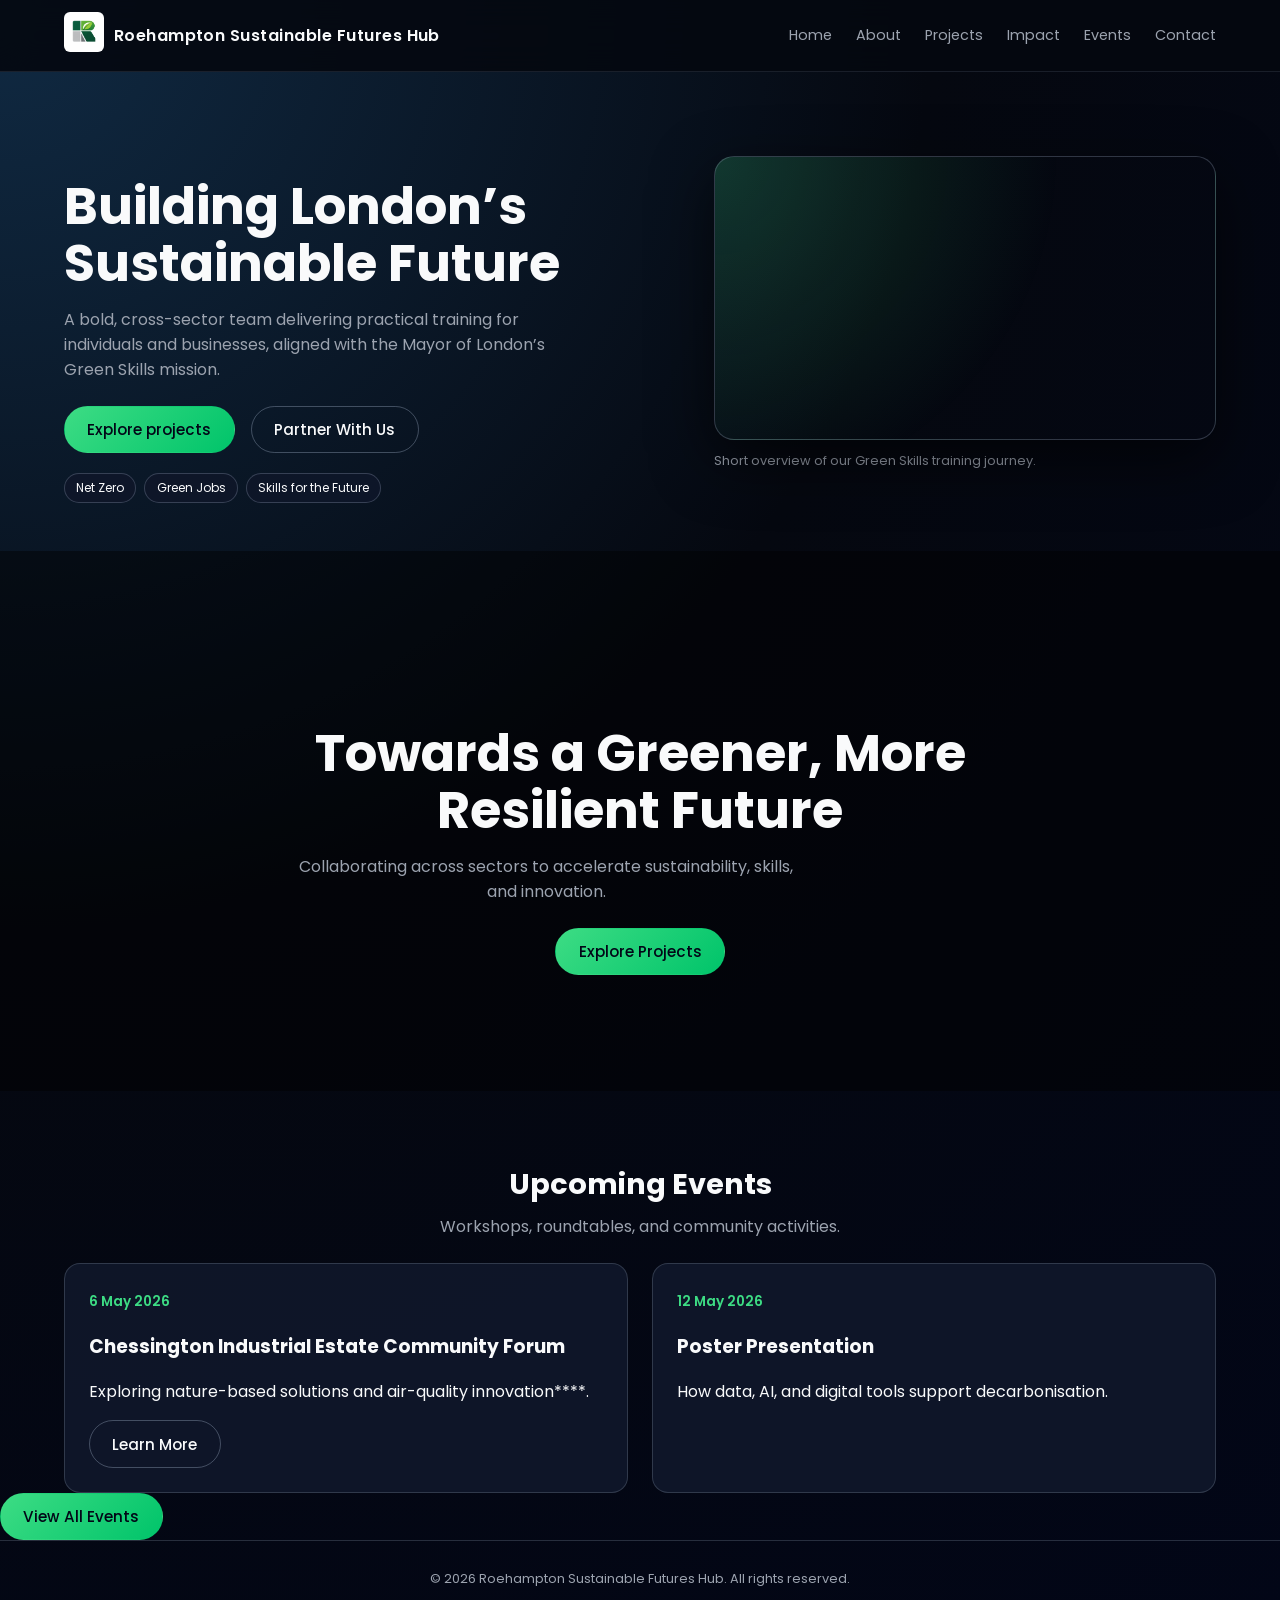
==== commit 5b6d0f78: "Add files via upload Website files. AOAO" ====
--- a/index.html
+++ b/index.html
@@ -1,873 +1,167 @@
-<!DOCTYPE html>
-
-<html lang="en">
-<head>
-<meta charset="UTF-8">
-<meta name="viewport" content="width=device-width, initial-scale=1.0">
-<title>Roehampton Sustainable Futures Hub</title>
-<link href="https://fonts.googleapis.com/css2?family=Playfair+Display:ital,wght@0,700;0,900;1,700&family=DM+Sans:wght@300;400;500&display=swap" rel="stylesheet">
-<link rel="stylesheet" href="style.css">
-
-<!-- STYLES -->
-
-
-
-<!-- HTML -->
-</head>
-<body>
-
-
-
-
-  
-<!-- NAV -->
-
-<nav id="main-nav">
-   <!-- <a href="index.html" class="logo">
-        <img src="Roehampton Sustainable Futures hub logo.png" 
-        alt="Logo" class="logo-img" height="300" width="300">
-    </a> -->
-
-
-
-
-
-<!-- <div class="nav-logo">
-  <a href="#hero">
-    <img src="Roehampton Sustainable Futures hub logo.png" alt="Logo" class="logo-img" height="38" width="38">
-    <svg width="38" height="38" viewBox="0 0 38 38" fill="none" xmlns="http://www.w3.org/2000/svg">
-      <rect width="38" height="38" rx="19" fill="#1a3a2a"/>
-      <rect x="7" y="7" width="10" height="10" rx="1.5" fill="#52b788"/>
-      <rect x="7" y="21" width="10" height="10" rx="1.5" fill="#2d6a4f"/>
-      <rect x="21" y="7" width="10" height="10" rx="1.5" fill="#2d6a4f"/>
-      <rect x="21" y="21" width="10" height="10" rx="1.5" fill="#b7e4c7" opacity="0.5"/>
-      <path d="M25 12 Q28 9 31 11 Q29 15 25 14 Z" fill="#52b788"/>
-    </svg>
-  </a>
-  <span class="nav-logo-text">Roehampton Sustainable Futures Hub</span>
-</div> -->
-
-
-<div class="nav-logo">
-  <a href="#hero">
-    <img src="Roehampton Sustainable Futures hub logo.png" alt="Roehampton Hub Logo" width="38" height="38" 
-    style="border-radius: 50%; object-fit: cover;">
-  </a>
-  <span class="nav-logo-text">Roehampton Sustainable Futures Hub</span>
-</div>
-
-
-    <!-- <div class="nav-logo-text">Roehampton Sustainable Futures Hub</div> -->
-    <!-- <span class="logo-title">Roehampton Sustainable Futures Hub</span> -->
-  </a>
-  <div class="hamburger" id="hamburger" onclick="toggleNav()">
-    <span></span><span></span><span></span>
-  </div>
-
-
-  
-  <ul class="nav-links" id="nav-links">
-    <li><a href="#about" onclick="closeNav()">About</a></li>
-    <li><a href="#projects" onclick="closeNav()">Projects</a></li>
-    <li><a href="#team" onclick="closeNav()">Team</a></li>
-    <li><a href="#impact" onclick="closeNav()">Impact</a></li>
-    <li><a href="#partners" onclick="closeNav()">Partners</a></li>
-    <li><a href="#contact" class="nav-cta" onclick="closeNav()">Partner with us</a></li>
-  </ul>
-</nav>
-
-<!-- HERO -->
-
-<section class="hero" id="hero">
-  <div class="hero-left">
-    <div class="hero-badge">University of Roehampton · London</div>
-    <h1 class="hero-title">Where research<br>meets <em>real-world</em><br>sustainability</h1>
-    <p class="hero-desc">The Roehampton Sustainable Futures Hub connects academia, SMEs, NGOs and communities to co-design evidence-led solutions for climate resilience across South London.</p>
-    <div class="hero-actions">
-      <a href="#projects" class="btn-primary">Explore our projects</a>
-      <a href="#contact" class="btn-outline">Get involved</a>
-    </div>
-    <div class="hero-pillars">
-      <div class="pillar"><div class="pillar-label">Pillar</div><div class="pillar-value">People</div></div>
-      <div class="pillar-divider"></div>
-      <div class="pillar"><div class="pillar-label">Pillar</div><div class="pillar-value">Planet</div></div>
-      <div class="pillar-divider"></div>
-      <div class="pillar"><div class="pillar-label">Pillar</div><div class="pillar-value">Partnership</div></div>
-    </div>
-  </div>
-  <div class="hero-right">
-    <div class="hero-visual">
-      <div class="orb-1 hero-orb"></div>
-      <div class="orb-2 hero-orb"></div>
-      <svg class="hero-network" viewBox="0 0 600 600" preserveAspectRatio="xMidYMid slice">
-        <g stroke="#b7e4c7" stroke-width="0.8" fill="none">
-          <line x1="100" y1="150" x2="250" y2="200"/><line x1="250" y1="200" x2="400" y2="130"/>
-          <line x1="400" y1="130" x2="500" y2="280"/><line x1="250" y1="200" x2="300" y2="350"/>
-          <line x1="300" y1="350" x2="500" y2="280"/><line x1="300" y1="350" x2="150" y2="420"/>
-          <line x1="150" y1="420" x2="100" y2="150"/><line x1="150" y1="420" x2="380" y2="480"/>
-          <line x1="380" y1="480" x2="500" y2="280"/><line x1="80" y1="320" x2="250" y2="200"/>
-        </g>
-        <g fill="#b7e4c7">
-          <circle cx="100" cy="150" r="4"/><circle cx="250" cy="200" r="6"/>
-          <circle cx="400" cy="130" r="4"/><circle cx="500" cy="280" r="5"/>
-          <circle cx="300" cy="350" r="7"/><circle cx="150" cy="420" r="4"/>
-          <circle cx="380" cy="480" r="5"/><circle cx="80" cy="320" r="3"/>
-        </g>
-      </svg>
-      <div class="hero-card">
-        <div class="hero-card-title">Hub at a glance</div>
-        <div class="hero-card-item"><div class="hero-card-dot"></div>3 active sustainability projects</div>
-        <div class="hero-card-item"><div class="hero-card-dot"></div>Academic + community co-design</div>
-        <div class="hero-card-item"><div class="hero-card-dot"></div>Supported by Mayor of London</div>
-        <div class="hero-card-item"><div class="hero-card-dot"></div>UK Parliament EDM recognition</div>
-        <div class="hero-card-item"><div class="hero-card-dot"></div>South London-wide impact</div>
-      </div>
-    </div>
-  </div>
-</section>
-
-<!-- WHY / ABOUT -->
-
-<section class="why reveal" id="about">
-  <div>
-    <div class="section-label">Why we exist</div>
-    <h2 class="section-title">Translating research into <em>real impact</em></h2>
-    <p class="section-body">We operate under academic leadership at the University of Roehampton, convening researchers, SMEs, NGOs and community organisations to deliver applied sustainability initiatives across London. Each project is evidence-led and community-rooted.</p>
-  </div>
-  <div class="why-values">
-    <div class="value-card">
-      <div class="value-icon-wrap">
-        <svg width="20" height="20" viewBox="0 0 20 20" fill="none"><circle cx="10" cy="10" r="7" stroke="#2d6a4f" stroke-width="1.8"/><path d="M10 6v4l2.5 2.5" stroke="#2d6a4f" stroke-width="1.8" stroke-linecap="round"/></svg>
-      </div>
-      <div class="value-title">Evidence-led action</div>
-      <div class="value-desc">Translating sustainability research into frameworks communities can actually use.</div>
-    </div>
-    <div class="value-card">
-      <div class="value-icon-wrap">
-        <svg width="20" height="20" viewBox="0 0 20 20" fill="none"><circle cx="7" cy="8" r="3" stroke="#2d6a4f" stroke-width="1.8"/><circle cx="14" cy="6" r="2.5" stroke="#2d6a4f" stroke-width="1.8"/><path d="M3 16c0-3 2-4 4-4s4 2 4 4" stroke="#2d6a4f" stroke-width="1.8" stroke-linecap="round"/><path d="M14 10c1.5 0 3 1 3 3" stroke="#2d6a4f" stroke-width="1.8" stroke-linecap="round"/></svg>
-      </div>
-      <div class="value-title">Cross-sector collaboration</div>
-      <div class="value-desc">Bridging academia, SMEs, NGOs and local authorities for joined-up impact.</div>
-    </div>
-    <div class="value-card">
-      <div class="value-icon-wrap">
-        <svg width="20" height="20" viewBox="0 0 20 20" fill="none"><path d="M10 3 Q14 5 14 9 Q14 14 10 17 Q6 14 6 9 Q6 5 10 3Z" stroke="#2d6a4f" stroke-width="1.8" fill="none"/><path d="M10 8v5M8 11l2 2 2-2" stroke="#2d6a4f" stroke-width="1.5" stroke-linecap="round"/></svg>
-      </div>
-      <div class="value-title">Community empowerment</div>
-      <div class="value-desc">Building local capacity to lead the transition to a fair, green economy.</div>
-    </div>
-    <div class="value-card">
-      <div class="value-icon-wrap">
-        <svg width="20" height="20" viewBox="0 0 20 20" fill="none"><rect x="3" y="10" width="3" height="7" rx="1" fill="#2d6a4f"/><rect x="8.5" y="6" width="3" height="11" rx="1" fill="#52b788"/><rect x="14" y="3" width="3" height="14" rx="1" fill="#2d6a4f"/></svg>
-      </div>
-      <div class="value-title">Measurable outcomes</div>
-      <div class="value-desc">Robust frameworks to track social value, skills and environmental impact.</div>
-    </div>
-  </div>
-</section>
-
-<!-- PROJECTS -->
-
-<section class="projects reveal" id="projects">
-  <div class="projects-header">
-    <div class="section-label">Current initiatives</div>
-    <h2 class="section-title">Three projects, <em>one ecosystem</em></h2>
-    <p class="section-body">Each initiative operates independently, yet collectively contributes to a shared sustainability ecosystem rooted in collaboration and evidence-led action.</p>
-  </div>
-
-  <div class="projects-grid">
-    <!-- Project 1: Air & Living -->
-    <div class="project-card">
-      <div class="project-visual pv-1">
-        <div class="project-visual-tag">Air Quality</div>
-        <div class="project-logo-area">
-          <!-- Air & Living Initiative Logo (stylised R with leaf) -->
-          <svg width="64" height="64" viewBox="0 0 64 64" fill="none">
-            <circle cx="32" cy="32" r="30" fill="rgba(255,255,255,0.1)" stroke="rgba(183,228,199,0.4)" stroke-width="1"/>
-            <text x="18" y="44" font-family="Georgia,serif" font-size="36" font-weight="900" fill="#b7e4c7">R</text>
-            <path d="M42 16 Q50 12 54 18 Q50 26 42 22 Z" fill="#52b788"/>
-            <path d="M42 18 L52 24" stroke="#b7e4c7" stroke-width="1.5" stroke-linecap="round"/>
-          </svg>
-          <div style="color:rgba(183,228,199,0.7);font-size:0.65rem;letter-spacing:0.06em;text-transform:uppercase;">Air Living Initiative</div>
-        </div>
-      </div>
-      <div class="project-body">
-        <div class="project-number">Project 01</div>
-        <div class="project-title">Air & Living Infrastructure Initiative</div>
-        <div class="project-desc">A collaborative project with A Greener London addressing urban air quality challenges through real-time monitoring, green infrastructure research, and evidence-based environmental solutions.</div>
-        <div class="project-tags">
-          <span class="tag-pill">Air Quality</span>
-          <span class="tag-pill">Urban Research</span>
-          <span class="tag-pill">GIS Analysis</span>
-        </div>
-      </div>
-      <div class="project-partners-strip">
-        <div class="project-partners-label">Partners:</div>
-        <!-- Uni Roehampton mark -->
-        <svg width="28" height="28" viewBox="0 0 28 28" title="University of Roehampton"><rect width="28" height="28" rx="14" fill="#1a6b5a"/><rect x="5" y="5" width="7" height="7" rx="1" fill="white"/><rect x="5" y="16" width="7" height="7" rx="1" fill="white" opacity="0.6"/><rect x="16" y="5" width="7" height="7" rx="1" fill="white" opacity="0.6"/><rect x="16" y="16" width="7" height="7" rx="1" fill="white" opacity="0.3"/></svg>
-        <!-- A Greener London text mark -->
-        <svg width="70" height="28" viewBox="0 0 70 28"><text x="2" y="12" font-family="Georgia,serif" font-size="7" font-weight="700" fill="#2d6a4f">A GREENER</text><text x="2" y="22" font-family="Georgia,serif" font-size="7" font-weight="700" fill="#2d6a4f">LONDON</text><circle cx="62" cy="14" r="5" fill="#2d6a4f" opacity="0.2"/><path d="M59 14 Q62 10 65 14 Q62 18 59 14Z" fill="#2d6a4f"/></svg>
-      </div>
-    </div>
-
-
-<!-- Project 2: Green Skills -->
-<div class="project-card">
-  <div class="project-visual pv-2">
-    <div class="project-visual-tag">Green Skills</div>
-    <div class="project-logo-area">
-      <!-- Green Skills logo (R with blue/green) -->
-      <svg width="64" height="64" viewBox="0 0 64 64" fill="none">
-        <circle cx="32" cy="32" r="30" fill="rgba(255,255,255,0.08)" stroke="rgba(100,180,220,0.4)" stroke-width="1"/>
-        <text x="16" y="44" font-family="Georgia,serif" font-size="36" font-weight="900" fill="#7ec8e3">R</text>
-        <path d="M44 14 Q52 18 50 26 L44 22 Z" fill="#4a9abe"/>
-        <rect x="38" y="28" width="14" height="5" rx="2.5" fill="#2d6a4f"/>
-      </svg>
-      <div style="color:rgba(120,200,230,0.75);font-size:0.65rem;letter-spacing:0.06em;text-transform:uppercase;">Green Skills SL</div>
-    </div>
-  </div>
-  <div class="project-body">
-    <div class="project-number">Project 02</div>
-    <div class="project-title">Green Skills for South London</div>
-    <div class="project-desc">Funded by the Mayor of London through UKSPF, led by Prof. Ayşe Demir with Community Brain. Builds practical green skills across SMEs, students and communities via a train-the-trainer model.</div>
-    <div class="project-tags">
-      <span class="tag-pill">UKSPF Funded</span>
-      <span class="tag-pill">SME Training</span>
-      <span class="tag-pill">Hackathon</span>
-    </div>
-  </div>
-  <div class="project-partners-strip">
-    <div class="project-partners-label">Partners:</div>
-    <svg width="28" height="28" viewBox="0 0 28 28"><rect width="28" height="28" rx="14" fill="#1a6b5a"/><rect x="5" y="5" width="7" height="7" rx="1" fill="white"/><rect x="5" y="16" width="7" height="7" rx="1" fill="white" opacity="0.6"/><rect x="16" y="5" width="7" height="7" rx="1" fill="white" opacity="0.6"/><rect x="16" y="16" width="7" height="7" rx="1" fill="white" opacity="0.3"/></svg>
-    <!-- Community Brain coloured circles -->
-    <svg width="32" height="28" viewBox="0 0 32 28"><circle cx="10" cy="14" r="6" fill="#e84393" opacity="0.85"/><circle cx="16" cy="10" r="6" fill="#f7c820" opacity="0.85"/><circle cx="22" cy="14" r="6" fill="#52b788" opacity="0.85"/><circle cx="16" cy="18" r="6" fill="#4a8fd4" opacity="0.75"/></svg>
-    <!-- UKSPF -->
-    <svg width="44" height="22" viewBox="0 0 44 22"><rect width="44" height="22" rx="3" fill="#f0f0f0" stroke="#ccc" stroke-width="0.5"/><text x="4" y="14" font-family="Arial,sans-serif" font-size="8" font-weight="900" fill="#222">UKSPF</text><ellipse cx="38" cy="11" rx="4" ry="5" fill="none" stroke="#c06090" stroke-width="1.5"/></svg>
-  </div>
-</div>
-
-<!-- Project 3: Kingston Hive -->
-<div class="project-card">
-  <div class="project-visual pv-3">
-    <div class="project-visual-tag">Impact Learning</div>
-    <div class="project-logo-area">
-      <!-- Kingston Hive honeycomb logo -->
-      <svg width="64" height="64" viewBox="0 0 64 64" fill="none">
-        <circle cx="32" cy="32" r="30" fill="rgba(255,255,255,0.08)" stroke="rgba(212,168,67,0.4)" stroke-width="1"/>
-        <!-- Hexagons -->
-        <polygon points="32,12 40,17 40,27 32,32 24,27 24,17" fill="#d4a843" opacity="0.8"/>
-        <polygon points="22,28 30,33 30,43 22,48 14,43 14,33" fill="#f0c040" opacity="0.6"/>
-        <polygon points="42,28 50,33 50,43 42,48 34,43 34,33" fill="#d4a843" opacity="0.5"/>
-        <!-- Bee -->
-        <circle cx="44" cy="18" r="4" fill="#f5e642"/>
-        <path d="M42 16 L46 16 M42 18 L46 18 M42 20 L46 20" stroke="#333" stroke-width="0.8"/>
-        <path d="M40 14 Q44 10 48 14" stroke="rgba(255,255,255,0.5)" stroke-width="1" fill="none"/>
-      </svg>
-      <div style="color:rgba(212,168,67,0.8);font-size:0.65rem;letter-spacing:0.06em;text-transform:uppercase;">Kingston Hive Impact</div>
-    </div>
-  </div>
-  <div class="project-body">
-    <div class="project-number">Project 03</div>
-    <div class="project-title">Embedding Impact & Learning at Kingston Hive</div>
-    <div class="project-desc">Co-designing evaluation, storytelling and organisational learning at Kingston Hive under the UKSPF / BIG Growth framework. Strengthens shared approaches to evidencing and communicating community impact.</div>
-    <div class="project-tags">
-      <span class="tag-pill">Evaluation</span>
-      <span class="tag-pill">Community-led</span>
-      <span class="tag-pill">BIG South London</span>
-    </div>
-  </div>
-  <div class="project-partners-strip">
-    <div class="project-partners-label">Partners:</div>
-    <svg width="28" height="28" viewBox="0 0 28 28"><rect width="28" height="28" rx="14" fill="#1a6b5a"/><rect x="5" y="5" width="7" height="7" rx="1" fill="white"/><rect x="5" y="16" width="7" height="7" rx="1" fill="white" opacity="0.6"/><rect x="16" y="5" width="7" height="7" rx="1" fill="white" opacity="0.6"/><rect x="16" y="16" width="7" height="7" rx="1" fill="white" opacity="0.3"/></svg>
-    <!-- Kingston Hive -->
-    <svg width="28" height="28" viewBox="0 0 28 28"><circle cx="14" cy="14" r="13" fill="white" stroke="#d4a843" stroke-width="1.5"/><polygon points="14,4 18,8 18,14 14,18 10,14 10,8" fill="#d4a843"/><circle cx="20" cy="7" r="2.5" fill="#f5e642"/></svg>
-    <!-- BIG South London -->
-    <svg width="36" height="22" viewBox="0 0 36 22"><circle cx="11" cy="11" r="10" fill="#2d6a4f"/><text x="6" y="15" font-family="Arial,sans-serif" font-size="9" font-weight="900" fill="white">BIG</text><text x="23" y="10" font-family="Arial,sans-serif" font-size="5" fill="#333">SOUTH</text><text x="23" y="16" font-family="Arial,sans-serif" font-size="5" fill="#333">LONDON</text></svg>
-  </div>
-</div>
-```
-
-  </div>
-
-  <!-- PILOT CARD -->
-
-  <div class="pilot-card">
-    <div class="pilot-left">
-      <div class="pilot-badge">✦ Completed pilot · Merton</div>
-      <div class="pilot-title">Empowering Change: Volunteer Champion Local Sustainability Action in Merton</div>
-      <div class="pilot-desc">A pioneering initiative where University of Roehampton students contributed to urban gardening, zero-waste food distribution and intergenerational community engagement across Merton — in partnership with Sustainable Merton. Led by Prof. Ayşe Demir, funded via BIG South London Innovation Vouchers (UKSPF).</div>
-      <div class="pilot-highlight">
-        <svg width="16" height="16" viewBox="0 0 16 16" flex-shrink="0" style="flex-shrink:0;margin-top:2px"><rect width="16" height="16" rx="3" fill="rgba(82,183,136,0.3)"/><text x="3" y="12" font-size="9" fill="#b7e4c7">🏛</text></svg>
-        Tabled in UK Parliament as Early Day Motion no. 1753 by Paul Kohler MP — recognising national significance in boosting intergenerational volunteering and youth civic engagement. 18 parliamentary signatures.
-      </div>
-    </div>
-    <div class="pilot-right">
-      <div class="pilot-stat"><div class="pilot-stat-value">EDM 1753</div><div class="pilot-stat-label">UK Parliament Early Day Motion recognition</div></div>
-      <div class="pilot-stat"><div class="pilot-stat-value">18</div><div class="pilot-stat-label">Parliamentary signatures in support</div></div>
-      <div class="pilot-stat"><div class="pilot-stat-value">Oct '24</div><div class="pilot-stat-label">Run by Faculty of Business & Law, Roehampton</div></div>
-      <div class="pilot-stat">
-        <!-- Sustainable Merton + BIG logos -->
-        <div style="display:flex;align-items:center;gap:0.75rem;flex-wrap:wrap;">
-          <svg width="32" height="32" viewBox="0 0 32 32"><circle cx="16" cy="16" r="15" fill="#3da84a"/><path d="M16 6 Q20 9 22 13 Q20 20 16 24 Q12 20 10 13 Q12 9 16 6Z" fill="white" opacity="0.9"/><path d="M13 18 Q16 15 19 18" fill="#3da84a" opacity="0.7"/></svg>
-          <div style="font-size:0.7rem;color:rgba(183,228,199,0.6);">Sustainable Merton · BIG South London · UKSPF</div>
-        </div>
-      </div>
-    </div>
-  </div>
-</section>
-
-<!-- TEAM -->
-
-<section class="team reveal" id="team">
-  <div class="team-header">
-    <div class="section-label">The people behind the work</div>
-    <h2 class="section-title">Meet our <em>teams</em></h2>
-  </div>
-  <!-- <div class="team-tabs">
-    <div class="team-tab active" onclick="switchTeam('hub')">Hub Leadership</div>
-    <div class="team-tab" onclick="switchTeam('air')">Air & Living Initiative</div>
-    <div class="team-tab" onclick="switchTeam('green')">Green Skills</div>
-    <div class="team-tab" onclick="switchTeam('kingston')">Kingston Hive</div>
-  </div> -->
-
-
-  <div class="team-tabs">
-    <div class="team-tab active" data-team="hub">Hub Leadership</div>
-    <div class="team-tab" data-team="air">Air & Living Initiative</div>
-    <div class="team-tab" data-team="green">Green Skills</div>
-    <div class="team-tab" data-team="kingston">Kingston Hive</div>
-</div>
-
-  <!-- Hub Leadership -->
-
-  <div class="team-panel active" id="team-hub">
-    
-    <div class="team-grid">
-      <div class="team-card">
-        <div class="team-card-img">
-          
-          <!-- <div class="team-card-img">
-  <a href="https://www.linkedin.com/in/THEIR-PROFILE" target="_blank">
-    <img src="ayse-demir.jpg" alt="Dr. Ayşe Demir">
-  </a>
-</div> -->
-
-          <div class="team-avatar">AD</div></div>
-          <img src="Roehampton Sustainable Futures hub logo.png" alt="Dr. Ayşe Demir" 
-          style="width:100%;height:100%;object-fit:cover;border-radius:50%;display:none;">
-
-        <div class="team-card-body">
-          <div class="team-name">Dr. Ayşe Demir</div>
-          <div class="team-role">Project Director / Academic Lead</div>
-          <!-- <a href="https://www.linkedin.com/in/ayse-demir-a7ab0713a/" target="_blank">🔗 LinkedIn Profile</a> -->
-          <div class="team-bio">Associate Professor in the Faculty of Business 
-            and Law at the University of Roehampton. Leads applied projects on clean energy access, 
-            SDG leadership and behavioural change, working closely with community organisations.</div>
-            <a href="https://www.linkedin.com/in/ayse-demir-a7ab0713a/" target="_blank">🔗 LinkedIn Profile</a>
-          </div>
-      </div>
-      <div class="team-card">
-        <div class="team-card-img"><div class="team-avatar">SS</div></div>
-        <div class="team-card-body">
-          <div class="team-name">Dr. Souad Slyman</div>
-          <div class="team-role">Co-Director</div>
-          <div class="team-bio">Senior Academic specialising in leadership, programme delivery and applied research. Former Interim Deputy Head of the MOSI cluster at the University of Roehampton. Supports women's skills development and responsible AI entrepreneurship.</div>
-        </div>
-      </div>
-      <div class="team-card">
-        <div class="team-card-img"><div class="team-avatar">AK</div></div>
-        <div class="team-card-body">
-          <div class="team-name">Dr. Atiqur Khan</div>
-          <div class="team-role">Co-Director</div>
-          <div class="team-bio">Senior Lecturer in Finance and Governance at the University of Roehampton. Marie Skłodowska-Curie Actions Fellow. Research centres on financial system resilience, climate change and green economy transitions.</div>
-        </div>
-      </div>
-      <div class="team-card">
-        <div class="team-card-img"><div class="team-avatar">EI</div></div>
-        <div class="team-card-body">
-          <div class="team-name">Eva Idugboe</div>
-          <div class="team-role">Marketing Manager</div>
-          <div class="team-bio">Marketing and strategy professional focused on sustainability and community-led projects. Completing an MSc in Global Business Management at Roehampton. Translates complex ideas into clear, engaging narratives for impact.</div>
-        </div>
-      </div>
-      <div class="team-card">
-        <div class="team-card-img"><div class="team-avatar">AA</div></div>
-        <div class="team-card-body">
-          <div class="team-name">Abena Ofosua Abboah-Offei</div>
-          <div class="team-role">Web Developer</div>
-          <div class="team-bio">MBA in Marketing with a decade of brand leadership experience. Pursuing an MSc in Web Development at Roehampton, combining creative vision with technical execution to craft seamless digital experiences.</div>
-        </div>
-      </div>
-    </div>
-  </div>
-
-
-<!-- Hub Leadership team cards with photos and LinkedIn links: -->
-  <!-- Dr. Ayşe Demir -->
-<!-- <div class="team-card-img">
-  <a href="https://www.linkedin.com/in/ayse-demir-a7ab0713a/" target="_blank"> 
-    <img src="ayse-demir.jpg" alt="Dr. Ayşe Demir">
-  </a>
-</div> -->
-
-<!-- Dr. Souad Slyman -->
-<!-- <div class="team-card-img">
-  <a href="https://www.linkedin.com/in/souad-slyman-7b3a8b123/" target="_blank">
-    <img src="souad-slyman.jpg" alt="Dr. Souad Slyman">
-  </a>
-</div> -->
-
-<!-- Dr. Atiqur Khan -->
-<!-- <div class="team-card-img">
-  <a href="https://www.linkedin.com/in/ATIQUR-LINKEDIN" target="_blank">
-    <img src="atiqur-khan.jpg" alt="Dr. Atiqur Khan">
-  </a>
-</div> -->
-
-<!-- Eva Idugboe -->
-<!-- <div class="team-card-img">
-  <a href="https://www.linkedin.com/in/EVA-LINKEDIN" target="_blank">
-    <img src="eva-idugboe.jpg" alt="Eva Idugboe">
-  </a>
-</div> -->
-
-<!-- Abena Ofosua Abboah-Offei -->
-<!-- <div class="team-card-img">
-  <a href="https://www.linkedin.com/in/ABENA-LINKEDIN" target="_blank">
-    <img src="abena-abboah-offei.jpg" alt="Abena Ofosua Abboah-Offei">
-  </a>
-</div> -->
-
-  <!-- Air & Living -->
-
-  <div class="team-panel" id="team-air">
-    <div class="team-grid">
-      <div class="team-card">
-        <div class="team-card-img"><div class="team-avatar">AD</div></div>
-        <div class="team-card-body">
-          <div class="team-name">Dr. Ayşe Demir</div>
-          <div class="team-role">Project Director</div>
-          <div class="team-bio">Leads academic direction and oversees research quality. Facilitates collaboration between students, researchers, and external partners in a real-world environmental innovation setting.</div>
-        </div>
-      </div>
-      <div class="team-card">
-        <div class="team-card-img"><div class="team-avatar">AK</div></div>
-        <div class="team-card-body">
-          <div class="team-name">Dr. Atiqur Khan</div>
-          <div class="team-role">Co-Project Director</div>
-          <div class="team-bio">Senior Lecturer in Finance & Governance. Supports academic rigour in environmental research and evidence-based policy recommendations for urban air quality.</div>
-        </div>
-      </div>
-      <div class="team-card">
-        <div class="team-card-img"><div class="team-avatar">BE</div></div>
-        <div class="team-card-body">
-          <div class="team-name">Dr. Burcak Erdogan Onur</div>
-          <div class="team-role">Researcher — Spatial Architecture & Design</div>
-          <div class="team-bio">Landscape architect with a PhD in community involvement in design and MSc in Environmental Psychology. Experienced in behavioural research in environmental sustainability and working with NGOs.</div>
-        </div>
-      </div>
-      <div class="team-card">
-        <div class="team-card-img"><div class="team-avatar">WL</div></div>
-        <div class="team-card-body">
-          <div class="team-name">Weijia Luo</div>
-          <div class="team-role">Air Quality / Environmental Analysis</div>
-          <div class="team-bio">MSc Environmental Technology graduate from Imperial College London, specialising in sustainable cities and urban environments. Strong foundation in environmental science and GIS analysis.</div>
-        </div>
-      </div>
-      <div class="team-card">
-        <div class="team-card-img"><div class="team-avatar">AT</div></div>
-        <div class="team-card-body">
-          <div class="team-name">Adele ThankGod</div>
-          <div class="team-role">Air Quality / Environmental Analysis RA</div>
-          <div class="team-bio">Leverages SPSS, R, Excel and field monitoring to support evidence-led air quality research, green infrastructure interventions, and impact reporting.</div>
-        </div>
-      </div>
-      <div class="team-card">
-        <div class="team-card-img"><div class="team-avatar">EI</div></div>
-        <div class="team-card-body">
-          <div class="team-name">Eva Idugboe</div>
-          <div class="team-role">Marketing & Communications Lead</div>
-          <div class="team-bio">Leads marketing and digital visibility for the initiative, helping translate project activity into clear, accessible content for stakeholders, partners, and the wider community.</div>
-        </div>
-      </div>
-    </div>
-  </div>
-
-  <!-- Green Skills -->
-
-  <div class="team-panel" id="team-green">
-    <div class="team-grid">
-      <div class="team-card">
-        <div class="team-card-img"><div class="team-avatar">AD</div></div>
-        <div class="team-card-body">
-          <div class="team-name">Dr. Ayşe Demir</div>
-          <div class="team-role">Project Lead</div>
-          <div class="team-bio">Leads the Green Skills project direction, learning design and delivery, ensuring alignment with research expertise, funder priorities and sustainability outcomes.</div>
-        </div>
-      </div>
-      <div class="team-card">
-        <div class="team-card-img"><div class="team-avatar">SS</div></div>
-        <div class="team-card-body">
-          <div class="team-name">Dr. Souad Slyman</div>
-          <div class="team-role">Co-Director</div>
-          <div class="team-bio">Supports programme delivery and knowledge exchange, bringing expertise in AI, entrepreneurship and management education to the green skills agenda.</div>
-        </div>
-      </div>
-      <div class="team-card">
-        <div class="team-card-img"><div class="team-avatar">MI</div></div>
-        <div class="team-card-body">
-          <div class="team-name">Maryam Irekeola</div>
-          <div class="team-role">Behavioural Training Developer</div>
-          <div class="team-bio">PhD researcher applying human behaviour and decision-making insights to develop training for green skills and sustainability in business and community settings.</div>
-        </div>
-      </div>
-      <div class="team-card">
-        <div class="team-card-img"><div class="team-avatar">JY</div></div>
-        <div class="team-card-body">
-          <div class="team-name">Jennifer Yankson</div>
-          <div class="team-role">Natural Resources & Sustainability Trainer</div>
-          <div class="team-bio">Natural Resources Management graduate combining sustainability knowledge with business strategy. Hands-on experience promoting climate-smart practices through a community-led approach.</div>
-        </div>
-      </div>
-      <div class="team-card">
-        <div class="team-card-img"><div class="team-avatar">JU</div></div>
-        <div class="team-card-body">
-          <div class="team-name">Joseph Uzochukwu</div>
-          <div class="team-role">RA — Applied Learning & SME Engagement</div>
-          <div class="team-bio">MSc Global Business Management student with strong interest in sustainability, applied research, and stakeholder engagement. Supports community-focused evidence-led solutions.</div>
-        </div>
-      </div>
-      <div class="team-card">
-        <div class="team-card-img"><div class="team-avatar">EI</div></div>
-        <div class="team-card-body">
-          <div class="team-name">Eva Idugboe</div>
-          <div class="team-role">Marketing & Communications Lead</div>
-          <div class="team-bio">Leads marketing, communications and digital visibility for the Green Skills project, translating activity into clear, accessible content for partners and community.</div>
-        </div>
-      </div>
-    </div>
-  </div>
-
-  <!-- Kingston Hive -->
-
-  <div class="team-panel" id="team-kingston">
-    <div class="team-grid">
-      <div class="team-card">
-        <div class="team-card-img"><div class="team-avatar">AD</div></div>
-        <div class="team-card-body">
-          <div class="team-name">Dr. Ayşe Demir</div>
-          <div class="team-role">University Academic Director</div>
-          <div class="team-bio">Leads the Kingston Hive partnership, co-designing proportionate learning and evaluation processes aligned with Kingston Hive's community-led ethos.</div>
-        </div>
-      </div>
-      <div class="team-card">
-        <div class="team-card-img"><div class="team-avatar">AA</div></div>
-        <div class="team-card-body">
-          <div class="team-name">Aminat Adekola</div>
-          <div class="team-role">Business Analyst</div>
-          <div class="team-bio">International business and impact professional with experience in research, data analysis, impact evaluation and strategic communications. Supports data-driven organisational learning under the UKSPF / BIG Growth framework.</div>
-        </div>
-      </div>
-      <div class="team-card">
-        <div class="team-card-img"><div class="team-avatar">GM</div></div>
-        <div class="team-card-body">
-          <div class="team-name">Gabriela Molina Murillas</div>
-          <div class="team-role">Business Analyst</div>
-          <div class="team-bio">International Business professional with strong analytical skills in impact metrics, training evaluation and hackathon outcomes. Contributes to UKSPF-compliant reporting and demonstrating organisational value.</div>
-        </div>
-      </div>
-      <div class="team-card">
-        <div class="team-card-img"><div class="team-avatar">MI</div></div>
-        <div class="team-card-body">
-          <div class="team-name">Maryam Irekeola</div>
-          <div class="team-role">Behavioural Analyst</div>
-          <div class="team-bio">PhD researcher supporting Kingston Hive with impact evaluation, behavioural insights, and a practical Theory of Change focused on community resilience and wellbeing.</div>
-        </div>
-      </div>
-      <div class="team-card">
-        <div class="team-card-img"><div class="team-avatar">JF</div></div>
-        <div class="team-card-body">
-          <div class="team-name">Jesutowo Fola-Alao</div>
-          <div class="team-role">Visual Documentation & Creative Capture</div>
-          <div class="team-bio">Service-driven administrative professional experienced in coordinating organisational systems, analysing market trends, and supporting visual storytelling and documentation goals.</div>
-        </div>
-      </div>
-    </div>
-  </div>
-</section>
-
-<!-- IMPACT -->
-
-<section class="impact reveal" id="impact">
-  <div class="impact-header">
-    <div class="section-label">Our reach</div>
-    <h2 class="section-title" style="color:white;">Measuring what <em style="color:var(--sage)">matters</em></h2>
-  </div>
-  <div class="impact-grid">
-    <div class="impact-stat"><div class="impact-number">3+</div><div class="impact-label">Active collaborative projects across South London</div></div>
-    <div class="impact-stat"><div class="impact-number">4+</div><div class="impact-label">Partner organisations — NGOs, SMEs & local authorities</div></div>
-    <div class="impact-stat"><div class="impact-number">100+</div><div class="impact-label">Practitioners & students upskilled in sustainability</div></div>
-    <div class="impact-stat"><div class="impact-number">EDM</div><div class="impact-label">UK Parliament recognition — Early Day Motion 1753</div></div>
-  </div>
-  <div class="principles">
-    <div class="principle"><div class="principle-dot"></div>Evidence-led action</div>
-    <div class="principle"><div class="principle-dot"></div>Cross-sector collaboration</div>
-    <div class="principle"><div class="principle-dot"></div>Academic leadership</div>
-    <div class="principle"><div class="principle-dot"></div>Funding alignment</div>
-    <div class="principle"><div class="principle-dot"></div>Long-term resilience</div>
-  </div>
-</section>
-
-<!-- PARTNERS -->
-
-<section class="partners reveal" id="partners">
-  <div class="partners-header">
-    <div class="section-label">Who we work with</div>
-    <h2 class="section-title">Partners in the <em>ecosystem</em></h2>
-  </div>
-  <div class="partners-grid">
-    <div class="partner-card">
-      <div class="partner-logo-area">
-        <!-- University of Roehampton -->
-        <svg width="120" height="44" viewBox="0 0 120 44" fill="none">
-          <rect x="2" y="6" width="14" height="14" rx="2" fill="#1a6b5a"/>
-          <rect x="2" y="24" width="14" height="14" rx="2" fill="#1a6b5a" opacity="0.6"/>
-          <rect x="20" y="6" width="14" height="14" rx="2" fill="#1a6b5a" opacity="0.6"/>
-          <rect x="20" y="24" width="14" height="14" rx="2" fill="#1a6b5a" opacity="0.3"/>
-          <text x="40" y="20" font-family="Georgia,serif" font-size="9" font-weight="700" fill="#1a6b5a">University of</text>
-          <text x="40" y="32" font-family="Georgia,serif" font-size="9" font-weight="700" fill="#1a6b5a">Roehampton</text>
-          <text x="40" y="42" font-family="Georgia,serif" font-size="7" fill="#5a6a60">London</text>
-        </svg>
-      </div>
-      <div class="partner-name">University of Roehampton</div>
-      <div class="partner-desc">Academic leadership, research expertise and student placement across all Hub initiatives.</div>
-    </div>
-    <div class="partner-card">
-      <div class="partner-logo-area">
-        <!-- A Greener London -->
-        <svg width="110" height="40" viewBox="0 0 110 40" fill="none">
-          <text x="2" y="16" font-family="Georgia,serif" font-size="11" font-weight="700" fill="#2d6a4f">A GREENER</text>
-          <text x="2" y="32" font-family="Georgia,serif" font-size="11" font-weight="700" fill="#2d6a4f">LONDON</text>
-          <circle cx="102" cy="20" r="7" fill="#2d6a4f" opacity="0.15"/>
-          <path d="M96 20 Q102 13 108 20 Q102 27 96 20Z" fill="#2d6a4f"/>
-        </svg>
-      </div>
-      <div class="partner-name">A Greener London</div>
-      <div class="partner-desc">Air quality monitoring, green infrastructure expertise and environmental implementation for the Air & Living Initiative.</div>
-    </div>
-    <div class="partner-card">
-      <div class="partner-logo-area">
-        <!-- Community Brain -->
-        <svg width="100" height="44" viewBox="0 0 100 44" fill="none">
-          <circle cx="20" cy="22" r="12" fill="#e84393" opacity="0.8"/>
-          <circle cx="30" cy="16" r="12" fill="#f7c820" opacity="0.8"/>
-          <circle cx="40" cy="22" r="12" fill="#52b788" opacity="0.75"/>
-          <circle cx="30" cy="30" r="12" fill="#4a8fd4" opacity="0.7"/>
-          <text x="56" y="18" font-family="Arial,sans-serif" font-size="8" fill="#555">the</text>
-          <text x="56" y="28" font-family="Arial,sans-serif" font-size="8" font-weight="700" fill="#333">community</text>
-          <text x="56" y="38" font-family="Arial,sans-serif" font-size="8" font-weight="700" fill="#333">brain</text>
-        </svg>
-      </div>
-      <div class="partner-name">Community Brain</div>
-      <div class="partner-desc">NGO and community delivery partner for Green Skills — bringing deep place-based knowledge and local business relationships.</div>
-    </div>
-    <div class="partner-card">
-      <div class="partner-logo-area">
-        <!-- Kingston Hive -->
-        <svg width="110" height="44" viewBox="0 0 110 44" fill="none">
-          <circle cx="22" cy="22" r="20" fill="white" stroke="#d4a843" stroke-width="2"/>
-          <polygon points="22,6 28,11 28,19 22,24 16,19 16,11" fill="#d4a843"/>
-          <polygon points="14,20 20,25 20,33 14,38 8,33 8,25" fill="#f0c040" opacity="0.7"/>
-          <polygon points="30,20 36,25 36,33 30,38 24,33 24,25" fill="#d4a843" opacity="0.6"/>
-          <circle cx="32" cy="9" r="3.5" fill="#f5e642"/>
-          <text x="48" y="20" font-family="Arial,sans-serif" font-size="9" font-weight="700" fill="#333">KINGSTON</text>
-          <text x="48" y="32" font-family="Arial,sans-serif" font-size="9" font-weight="700" fill="#d4a843">HIVE</text>
-        </svg>
-      </div>
-      <div class="partner-name">Kingston Hive</div>
-      <div class="partner-desc">Community-run climate and sustainability centre. Co-designs learning and evaluation to evidence community-led impact.</div>
-    </div>
-    <div class="partner-card">
-      <div class="partner-logo-area">
-        <!-- Sustainable Merton -->
-        <svg width="100" height="44" viewBox="0 0 100 44" fill="none">
-          <circle cx="22" cy="22" r="20" fill="#3da84a"/>
-          <path d="M22 6 Q28 10 30 16 Q28 26 22 32 Q16 26 14 16 Q16 10 22 6Z" fill="white" opacity="0.9"/>
-          <path d="M17 22 Q22 17 27 22" fill="#3da84a"/>
-          <text x="48" y="18" font-family="Arial,sans-serif" font-size="8" font-weight="700" fill="#3da84a">sustainable</text>
-          <text x="48" y="30" font-family="Arial,sans-serif" font-size="8" font-weight="700" fill="#3da84a">merton</text>
-        </svg>
-      </div>
-      <div class="partner-name">Sustainable Merton</div>
-      <div class="partner-desc">Community sustainability partner for the Merton pilot, enabling intergenerational volunteer engagement and local environmental action.</div>
-    </div>
-    <div class="partner-card">
-      <div class="partner-logo-area">
-        <!-- BIG South London -->
-        <svg width="90" height="44" viewBox="0 0 90 44" fill="none">
-          <circle cx="22" cy="22" r="20" fill="#1a3a2a"/>
-          <text x="12" y="27" font-family="Arial,sans-serif" font-size="16" font-weight="900" fill="#52b788">BIG</text>
-          <text x="48" y="18" font-family="Arial,sans-serif" font-size="8" font-weight="700" fill="#333">SOUTH</text>
-          <text x="48" y="28" font-family="Arial,sans-serif" font-size="8" font-weight="700" fill="#333">LONDON</text>
-        </svg>
-      </div>
-      <div class="partner-name">BIG South London</div>
-      <div class="partner-desc">Funding framework for the Merton pilot and Kingston Hive project via UK Shared Prosperity Fund Innovation Vouchers.</div>
-    </div>
-    <div class="partner-card">
-      <div class="partner-logo-area">
-        <!-- UKSPF -->
-        <svg width="80" height="44" viewBox="0 0 80 44" fill="none">
-          <rect x="2" y="8" width="76" height="28" rx="5" fill="white" stroke="#c06090" stroke-width="2"/>
-          <text x="10" y="28" font-family="Arial,sans-serif" font-size="16" font-weight="900" fill="#222">UKSPF</text>
-          <ellipse cx="70" cy="22" rx="6" ry="8" fill="none" stroke="#c06090" stroke-width="2"/>
-        </svg>
-      </div>
-      <div class="partner-name">UKSPF</div>
-      <div class="partner-desc">UK Shared Prosperity Fund — national funder supporting Green Skills for South London and the Merton pilot.</div>
-    </div>
-    <div class="partner-card">
-      <div class="partner-logo-area">
-        <!-- Mayor of London -->
-        <svg width="110" height="44" viewBox="0 0 110 44" fill="none">
-          <text x="2" y="13" font-family="Arial,sans-serif" font-size="6.5" fill="#888" letter-spacing="0.5">SUPPORTED BY</text>
-          <text x="2" y="30" font-family="Arial,sans-serif" font-size="11" font-weight="900" fill="#111">MAYOR OF</text>
-          <text x="2" y="43" font-family="Arial,sans-serif" font-size="11" font-weight="900" fill="#111">LONDON</text>
-        </svg>
-      </div>
-      <div class="partner-name">Mayor of London</div>
-      <div class="partner-desc">Funder of Green Skills for South London through UKSPF, supporting regional skills development and sustainability outcomes.</div>
-    </div>
-  </div>
-</section>
-
-<!-- CONTACT -->
-
-<section class="contact reveal" id="contact">
-  <div class="contact-info">
-    <div class="section-label">Start a conversation</div>
-    <h2 class="section-title">Let's build something <em>together</em></h2>
-    <p class="contact-motto">"People · Planet · Partnership"</p>
-    <p class="section-body">Whether you're an SME, NGO, local authority or researcher — we'd love to hear about your project. Share your idea and we'll explore how the Hub can support your sustainability goals.</p>
-    <div class="contact-details">
-      <div class="contact-detail">
-        <div class="contact-detail-icon">
-          <svg width="16" height="16" viewBox="0 0 16 16" fill="none"><path d="M8 1.5C5.5 1.5 3.5 3.5 3.5 6C3.5 9.5 8 14.5 8 14.5S12.5 9.5 12.5 6C12.5 3.5 10.5 1.5 8 1.5Z" stroke="#2d6a4f" stroke-width="1.5" fill="none"/><circle cx="8" cy="6" r="1.5" fill="#2d6a4f"/></svg>
-        </div>
-        University of Roehampton, London, United Kingdom
-      </div>
-      <div class="contact-detail">
-        <div class="contact-detail-icon">
-          <svg width="16" height="16" viewBox="0 0 16 16" fill="none"><rect x="2" y="4" width="12" height="9" rx="1.5" stroke="#2d6a4f" stroke-width="1.5" fill="none"/><path d="M2 5.5L8 9.5L14 5.5" stroke="#2d6a4f" stroke-width="1.5"/></svg>
-        </div>
-        <a href="mailto:sustainabilitycommunityproject@gmail.com">sustainabilitycommunityproject@gmail.com</a>
-      </div>
-      <div class="contact-detail">
-        <div class="contact-detail-icon">
-          <svg width="16" height="16" viewBox="0 0 16 16" fill="none"><rect x="2" y="2" width="12" height="12" rx="3" stroke="#2d6a4f" stroke-width="1.5" fill="none"/><circle cx="8" cy="8" r="2.5" stroke="#2d6a4f" stroke-width="1.5" fill="none"/><circle cx="11.5" cy="4.5" r="0.8" fill="#2d6a4f"/></svg>
-        </div>
-        @roehamptonsustainablefutures
-      </div>
-    </div>
-  </div>
-  <div class="contact-form">
-    <div class="form-title">Send us a message</div>
-    <div class="form-row">
-      <div class="form-group"><label class="form-label">Name</label><input type="text" class="form-input" placeholder="Your name"></div>
-      <div class="form-group"><label class="form-label">Email</label><input type="email" class="form-input" placeholder="you@example.com"></div>
-    </div>
-    <div class="form-group"><label class="form-label">Organisation</label><input type="text" class="form-input" placeholder="Your organisation"></div>
-    <div class="form-group">
-      <label class="form-label">I am a…</label>
-      <select class="form-input">
-        <option>Select your role</option>
-        <option>SME or social enterprise</option>
-        <option>NGO or community group</option>
-        <option>Local authority</option>
-        <option>Academic or student</option>
-        <option>Funder</option>
-        <option>Other</option>
-      </select>
-    </div>
-    <div class="form-group">
-      <label class="form-label">Area of interest</label>
-      <select class="form-input">
-        <option>Select an area</option>
-        <option>Air & Living Infrastructure</option>
-        <option>Green Skills for South London</option>
-        <option>Kingston Hive Impact Project</option>
-        <option>General partnership enquiry</option>
-        <option>Other / not sure yet</option>
-      </select>
-    </div>
-    <div class="form-group"><label class="form-label">Message</label><textarea class="form-input" placeholder="Tell us about your project or idea…"></textarea></div>
-    <button class="form-submit">Submit enquiry →</button>
-  </div>
-</section>
-
-<!-- FOOTER -->
-
-<footer>
-  <span>© 2025 Roehampton Sustainable Futures Hub · People · Planet · Partnership</span>
-  <span>Based at <a href="https://www.roehampton.ac.uk" target="_blank">University of Roehampton</a> · London · <a href="mailto:sustainabilitycommunityproject@gmail.com">Contact us</a></span>
-</footer>
-
-
-
-
-
-
-<!-- <script>
-  // Mobile nav toggle
-  function toggleNav() {
-    document.getElementById('nav-links').classList.toggle('open');
-  }
-  function closeNav() {
-    document.getElementById('nav-links').classList.remove('open');
-  }
-
-  // Smooth scroll for all anchor links
-  document.querySelectorAll('a[href^="#"]').forEach(a => {
-    a.addEventListener('click', e => {
-      const target = document.querySelector(a.getAttribute('href'));
-      if (target) {
-        e.preventDefault();
-        const offset = 70;
-        const top = target.getBoundingClientRect().top + window.pageYOffset - offset;
-        window.scrollTo({ top, behavior: 'smooth' });
-      }
-    });
-  });
-
-  // Scroll reveal
-  const reveals = document.querySelectorAll('.reveal');
-  const observer = new IntersectionObserver(entries => {
-    entries.forEach(e => { if (e.isIntersecting) e.target.classList.add('visible'); });
-  }, { threshold: 0.08 });
-  reveals.forEach(el => observer.observe(el));
-
-  // Team tabs
-  function switchTeam(id) {
-    document.querySelectorAll('.team-tab').forEach(t => t.classList.remove('active'));
-    document.querySelectorAll('.team-panel').forEach(p => p.classList.remove('active'));
-    event.target.classList.add('active');
-    document.getElementById('team-' + id).classList.add('active');
-  }
-
-  // Nav highlight on scroll
-  const sections = document.querySelectorAll('section[id]');
-  window.addEventListener('scroll', () => {
-    let current = '';
-    sections.forEach(s => {
-      if (window.pageYOffset >= s.offsetTop - 100) current = s.id;
-    });
-    document.querySelectorAll('.nav-links a').forEach(a => {
-      a.style.color = a.getAttribute('href') === '#' + current ? 'var(--leaf)' : '';
-    });
-  });
-</script> -->
-
- <script src="script.js" defer></script>
-
-</body>
-</html>
+<!DOCTYPE html>
+<html lang="en">
+<head>
+  <meta charset="UTF-8" />
+  <meta name="viewport" content="width=device-width, initial-scale=1.0" />
+  <title>Roehampton Sustainable Futures Hub | Home</title>
+  <link href="https://fonts.googleapis.com/css2?family=Poppins:wght@300;400;600;700&display=swap" rel="stylesheet" />
+  <link rel="stylesheet" href="styles.css" />
+  <script src="script.js" defer></script>
+</head>
+<body>
+
+
+
+<header class="site-header">
+  <div class="logo">
+    <a href="index.html">
+      <img src="Roehampton Sustainable Futures hub logo.png" class="logo-img" alt="Roehampton Sustainable Futures Hub">
+    </a>
+    <span class="logo-text">Roehampton Sustainable Futures Hub</span>
+  </div>
+
+  <nav class="main-nav">
+    <a href="index.html">Home</a>
+    <a href="about.html">About</a>
+    <a href="projects.html">Projects</a>
+    <!-- <a href="team.html">Team</a> -->
+    <a href="impact.html">Impact</a>
+    <a href="events.html">Events</a>
+    <!-- <a href="publications.html">Publications</a> -->
+    <!-- <a href="partners.html">Partners</a> -->
+    <a href="contact.html">Contact</a>
+  </nav>
+
+  <button class="nav-toggle" id="navToggle">☰</button>
+</header>
+
+
+
+
+
+
+<!-- <header class="site-header">
+  <div class="logo">
+    <img src="Roehampton Sustainable Futures hub logo.png" alt="Roehampton Sustainable Futures Hub Logo" class="logo-img">
+    <span class="logo-text">Roehampton Sustainable Futures Hub</span>
+  </div>
+  <nav class="main-nav">
+    <a href="index.html">Home</a>
+    <a href="about.html">About</a>
+    <a href="projects.html">Projects</a>
+    <a href="team.html">Team</a>
+    <a href="impact.html">Impact</a>
+    <a href="contact.html">Contact</a>
+  </nav>
+  <button class="nav-toggle" id="navToggle" aria-label="Toggle navigation">☰</button>
+</header> -->
+
+<main>
+  <section class="hero">
+    <div class="hero-content">
+      <h1>Building London’s Sustainable Future</h1>
+      <p>
+        A bold, cross-sector team delivering practical training for individuals and businesses,
+        aligned with the Mayor of London’s Green Skills mission.
+      </p>
+      <div class="hero-actions">
+        <a href="projects.html" class="btn primary">Explore projects</a>
+        <a href="contact.html" class="btn secondary">Partner With Us</a>
+      </div>
+      <div class="hero-tags">
+        <span>Net Zero</span>
+        <span>Green Jobs</span>
+        <span>Skills for the Future</span>
+      </div>
+    </div>
+    <div class="hero-media">
+      <div class="video-wrapper">
+        <iframe width="560" height="315"
+          src="https://www.youtube.com/embed/jfsWI8XgQyo?si=N3u0bjE1Q0Ywtt-S"
+          title="YouTube video player" frameborder="0"
+          allow="accelerometer; autoplay; clipboard-write; encrypted-media; gyroscope; picture-in-picture; web-share"
+          referrerpolicy="strict-origin-when-cross-origin" allowfullscreen>
+        </iframe>
+      </div>
+      <p class="video-caption">Short overview of our Green Skills training journey.</p>
+    </div>
+  </section>
+
+
+  <section class="hero hero-large">
+  <div class="hero-overlay"></div>
+  <div class="hero-content">
+    <h1>Towards a Greener, More Resilient Future</h1>
+    <p>Collaborating across sectors to accelerate sustainability, skills, and innovation.</p>
+    <a href="projects.html" class="btn primary">Explore Projects</a>
+  </div>
+</section>
+
+
+<!-- Projects section -->
+ <!-- <section class="events-preview">
+  <div class="section-heading">
+    <h2>Events</h2>
+    <p>Workshops, roundtables, and community activities.</p>
+  </div> -->
+
+  <div class="section-heading">
+    <h2>Upcoming Events</h2>
+    <p>Workshops, roundtables, and community activities.</p>
+  </div>
+  <div class="event-grid">
+
+    <!-- <article class="event-card">
+      <span class="event-date">3rd March 2026</span>
+      <h3>Net Zero Roundtable</h3>
+      <p>Exploring pathways for London’s green workforce.</p>
+      <a href="event-green-skills.html" class="btn secondary">Learn More</a>
+    </article> -->
+
+    <!-- <article class="event-card">
+      <span class="event-date">28 May 2026</span>
+      <h3>Urban Nature & ALII Workshop</h3>
+      <!-- <p>Nature‑based solutions for healthier cities.</p> -->
+      <!-- <a href="event-alii.html" class="btn secondary">Learn More</a> -->
+    <!-- </article> -->
+
+<article class="event-card">
+      <span class="event-date">6 May 2026</span>
+      <h3>Chessington Industrial Estate Community Forum</h3>
+      <p>Exploring nature-based solutions and air-quality innovation****.</p>
+      <a href="https://www.instagram.com/greenskills_?igsh=bXJsNjM1cGhsYzZo" class="btn secondary">Learn More</a>
+    </article>
+
+
+    <article class="event-card">
+      <span class="event-date">12 May 2026</span>
+      <h3>Poster Presentation</h3>
+      <p>How data, AI, and digital tools support decarbonisation.</p>
+      <!-- <a href="event-digital.html" class="btn secondary">Learn More</a> -->
+    </article>
+
+
+
+
+    <!-- <article class="event-card">
+      <span class="event-date">10 June 2026</span>
+      <h3>Kingston Hive Community Day</h3>
+      <p>Hands‑on sustainability activities for all ages.</p>
+      <a href="https://www.instagram.com/kingstonhive_impact?igsh=c2N0ejV6ZXFqcDlr" class="btn secondary">Learn More</a>
+    </article> -->
+
+  </div>
+
+  <div class="center">
+    <a href="events.html" class="btn primary">View All Events</a>
+  </div>
+</section>
+
+
+</main>
+
+<footer class="site-footer">
+  <p>© <span id="year"></span> Roehampton Sustainable Futures Hub. All rights reserved.</p>
+</footer>
+</body>
+</html>
--- a/styles.css
+++ b/styles.css
@@ -0,0 +1,816 @@
+:root {
+  --bg: #050810;
+  --bg-alt: #0b1220;
+  --accent: #3ddc84;
+  --accent-soft: rgba(61, 220, 132, 0.15);
+  --accent-strong: #00c46a;
+  --text-main: #f9fafb;
+  --text-muted: #9ca3af;
+  --border-subtle: #1f2933;
+  --danger: #f97373;
+  --font-main: "Poppins", system-ui, -apple-system, BlinkMacSystemFont, "Segoe UI", sans-serif;
+}
+
+*,
+*::before,
+*::after {
+  box-sizing: border-box;
+}
+
+html,
+body {
+  margin: 0;
+  padding: 0;
+  background: radial-gradient(circle at top left, #102a43 0, #050810 45%, #020617 100%);
+  color: var(--text-main);
+  font-family: var(--font-main);
+  scroll-behavior: smooth;
+}
+
+body {
+  min-height: 100vh;
+}
+
+/* Layout */
+
+.site-header {
+  position: sticky;
+  top: 0;
+  z-index: 50;
+  display: flex;
+  align-items: center;
+  justify-content: space-between;
+  padding: 0.75rem 5vw;
+  background: rgba(5, 8, 16, 0.9);
+  backdrop-filter: blur(16px);
+  border-bottom: 1px solid rgba(148, 163, 184, 0.15);
+}
+
+.logo {
+  display: flex;
+  align-items: center;
+  gap: 0.6rem;
+}
+
+.logo-img {
+  height: 40px;
+  width: auto;
+  border-radius: 6px;
+}
+
+.logo-text {
+  font-weight: 600;
+  letter-spacing: 0.03em;
+  font-size: 1rem;
+}
+
+.main-nav {
+  display: flex;
+  gap: 1.5rem;
+}
+
+.main-nav a {
+  color: var(--text-muted);
+  text-decoration: none;
+  font-size: 0.9rem;
+  font-weight: 400;
+  position: relative;
+}
+
+.main-nav a::after {
+  content: "";
+  position: absolute;
+  left: 0;
+  bottom: -0.25rem;
+  width: 0;
+  height: 2px;
+  background: var(--accent);
+  transition: width 0.2s ease;
+}
+
+.main-nav a:hover {
+  color: var(--text-main);
+}
+
+.main-nav a:hover::after {
+  width: 100%;
+}
+
+.nav-toggle {
+  display: none;
+  background: none;
+  border: 1px solid var(--border-subtle);
+  color: var(--text-main);
+  border-radius: 999px;
+  padding: 0.25rem 0.75rem;
+  font-size: 1.1rem;
+}
+
+/* Hero */
+
+.hero {
+  display: grid;
+  grid-template-columns: minmax(0, 1.2fr) minmax(0, 1fr);
+  gap: 3rem;
+  padding: 4rem 5vw 3rem;
+  align-items: center;
+}
+
+.hero-content h1 {
+  font-size: clamp(2.4rem, 4vw, 3.4rem);
+  line-height: 1.1;
+  margin-bottom: 1rem;
+}
+
+.hero-content p {
+  color: var(--text-muted);
+  max-width: 32rem;
+  margin-bottom: 1.5rem;
+}
+
+.hero-actions {
+  display: flex;
+  flex-wrap: wrap;
+  gap: 1rem;
+  margin-bottom: 1.25rem;
+}
+
+.btn {
+  border-radius: 999px;
+  padding: 0.7rem 1.4rem;
+  font-size: 0.95rem;
+  font-weight: 500;
+  border: 1px solid transparent;
+  cursor: pointer;
+  text-decoration: none;
+  display: inline-flex;
+  align-items: center;
+  justify-content: center;
+  transition: background 0.2s ease, color 0.2s ease, border-color 0.2s ease, transform 0.1s ease;
+}
+
+.btn.primary {
+  background: linear-gradient(135deg, var(--accent), var(--accent-strong));
+  color: #020617;
+}
+
+.btn.primary:hover {
+  transform: translateY(-1px);
+  box-shadow: 0 10px 30px rgba(0, 0, 0, 0.4);
+}
+
+.btn.secondary {
+  background: transparent;
+  border-color: rgba(148, 163, 184, 0.4);
+  color: var(--text-main);
+}
+
+.btn.secondary:hover {
+  border-color: var(--accent);
+}
+
+.hero-tags {
+  display: flex;
+  flex-wrap: wrap;
+  gap: 0.5rem;
+}
+
+.hero-tags span {
+  font-size: 0.75rem;
+  padding: 0.3rem 0.7rem;
+  border-radius: 999px;
+  background: rgba(15, 23, 42, 0.9);
+  border: 1px solid rgba(148, 163, 184, 0.3);
+}
+
+.hero-media {
+  position: relative;
+}
+
+.video-wrapper {
+  position: relative;
+  padding-bottom: 56.25%;
+  height: 0;
+  overflow: hidden;
+  border-radius: 1.25rem;
+  border: 1px solid rgba(148, 163, 184, 0.3);
+  box-shadow: 0 20px 60px rgba(0, 0, 0, 0.6);
+  background: radial-gradient(circle at top left, rgba(61, 220, 132, 0.2), transparent 60%);
+}
+
+.video-wrapper iframe {
+  position: absolute;
+  inset: 0;
+  width: 100%;
+  height: 100%;
+}
+
+.video-caption {
+  font-size: 0.8rem;
+  color: var(--text-muted);
+  margin-top: 0.75rem;
+}
+
+/* Sections */
+
+.section-heading {
+  text-align: center;
+  padding: 3rem 5vw 1.5rem;
+}
+
+.section-heading h2 {
+  font-size: 1.8rem;
+  margin-bottom: 0.5rem;
+}
+
+.section-heading p {
+  color: var(--text-muted);
+  max-width: 36rem;
+  margin: 0 auto;
+}
+
+/* About */
+
+.about {
+  padding-bottom: 3rem;
+}
+
+.about-grid {
+  display: grid;
+  grid-template-columns: repeat(3, minmax(0, 1fr));
+  gap: 1.5rem;
+  padding: 0 5vw 2rem;
+}
+
+.about-card {
+  background: radial-gradient(circle at top left, rgba(61, 220, 132, 0.12), rgba(15, 23, 42, 0.95));
+  border-radius: 1.25rem;
+  padding: 1.5rem;
+  border: 1px solid rgba(148, 163, 184, 0.25);
+}
+
+.about-card h3 {
+  margin-top: 0;
+  margin-bottom: 0.5rem;
+}
+
+.about-card p {
+  color: var(--text-muted);
+  font-size: 0.9rem;
+}
+
+/* projects */
+
+.projects {
+  padding: 1rem 0 3rem;
+}
+
+.project-tabs {
+  display: flex;
+  justify-content: center;
+  gap: 0.75rem;
+  margin-bottom: 1.5rem;
+}
+
+.tab-button {
+  background: rgba(15, 23, 42, 0.9);
+  border-radius: 999px;
+  border: 1px solid rgba(148, 163, 184, 0.4);
+  color: var(--text-muted);
+  padding: 0.5rem 1.2rem;
+  font-size: 0.85rem;
+  cursor: pointer;
+  transition: background 0.2s ease, color 0.2s ease, border-color 0.2s ease;
+}
+
+.tab-button.active {
+  background: var(--accent-soft);
+  border-color: var(--accent);
+  color: var(--accent);
+}
+
+.project-panels {
+  padding: 0 5vw;
+}
+
+.project-panel {
+  display: none;
+}
+
+.project-panel.active {
+  display: block;
+}
+
+.project-grid {
+  display: grid;
+  grid-template-columns: repeat(3, minmax(0, 1fr));
+  gap: 1.5rem;
+}
+
+.project-card {
+  background: rgba(15, 23, 42, 0.95);
+  border-radius: 1.25rem;
+  padding: 1.5rem;
+  border: 1px solid rgba(148, 163, 184, 0.25);
+}
+
+.project-card h3 {
+  margin-top: 0;
+  margin-bottom: 0.5rem;
+}
+
+.project-card p {
+  color: var(--text-muted);
+  font-size: 0.9rem;
+}
+
+.project-card ul {
+  padding-left: 1.1rem;
+  margin: 0.75rem 0 0;
+  color: var(--text-muted);
+  font-size: 0.85rem;
+}
+
+/* Impact */
+
+.impact {
+  padding: 2rem 5vw 3rem;
+}
+
+.impact-grid {
+  display: grid;
+  grid-template-columns: repeat(4, minmax(0, 1fr));
+  gap: 1.5rem;
+}
+
+.impact-card {
+  background: radial-gradient(circle at top left, rgba(61, 220, 132, 0.18), rgba(15, 23, 42, 0.95));
+  border-radius: 1.25rem;
+  padding: 1.5rem;
+  border: 1px solid rgba(148, 163, 184, 0.25);
+  text-align: center;
+}
+
+.impact-number {
+  display: block;
+  font-size: 1.8rem;
+  font-weight: 700;
+  color: var(--accent);
+  margin-bottom: 0.25rem;
+}
+
+/* Team */
+
+.team {
+  padding: 2rem 5vw 3rem;
+}
+
+.team-grid {
+  display: grid;
+  grid-template-columns: repeat(4, minmax(0, 1fr));
+  gap: 1.5rem;
+}
+
+.team-member {
+  background: rgba(15, 23, 42, 0.95);
+  border-radius: 1.25rem;
+  padding: 1.25rem;
+  border: 1px solid rgba(148, 163, 184, 0.25);
+  text-align: center;
+}
+
+.avatar {
+  width: 96px;
+  height: 96px;
+  border-radius: 999px;
+  overflow: hidden;
+  margin: 0 auto 0.75rem;
+  border: 2px solid var(--accent-soft);
+}
+
+.avatar img {
+  width: 100%;
+  height: 100%;
+  object-fit: cover;
+}
+
+.team-member h3 {
+  margin: 0.25rem 0 0.25rem;
+  font-size: 1rem;
+}
+
+.team-member p {
+  color: var(--text-muted);
+  font-size: 0.85rem;
+}
+
+.evi-image.lazy-image.imgedit-profile-photo-frame-viewer__target-image.ember-view {
+  width: 100%;
+  height: 100%;
+  object-fit: cover;
+}
+
+/* Media strip */
+
+.media-strip {
+  padding: 1.5rem 0 3rem;
+}
+
+.media-strip-inner {
+  display: flex;
+  gap: 1rem;
+  overflow-x: auto;
+  padding: 0 5vw 0.5rem;
+}
+
+.media-strip-inner img {
+  border-radius: 1rem;
+  border: 1px solid rgba(148, 163, 184, 0.3);
+  flex: 0 0 auto;
+  width: 260px;
+  height: 170px;
+  object-fit: cover;
+}
+
+/* Contact */
+
+.contact {
+  padding: 2rem 5vw 4rem;
+}
+
+.contact-grid {
+  display: grid;
+  grid-template-columns: minmax(0, 1.2fr) minmax(0, 1fr);
+  gap: 2rem;
+}
+
+.contact-form {
+  background: rgba(15, 23, 42, 0.95);
+  border-radius: 1.25rem;
+  padding: 1.5rem;
+  border: 1px solid rgba(148, 163, 184, 0.25);
+}
+
+.form-row {
+  display: grid;
+  grid-template-columns: repeat(2, minmax(0, 1fr));
+  gap: 1rem;
+}
+
+.form-group {
+  display: flex;
+  flex-direction: column;
+  gap: 0.25rem;
+  margin-bottom: 0.75rem;
+}
+
+label {
+  font-size: 0.8rem;
+  color: var(--text-muted);
+}
+
+input,
+select,
+textarea {
+  background: #020617;
+  border-radius: 0.6rem;
+  border: 1px solid rgba(148, 163, 184, 0.4);
+  padding: 0.55rem 0.7rem;
+  color: var(--text-main);
+  font-family: inherit;
+  font-size: 0.9rem;
+}
+
+input:focus,
+select:focus,
+textarea:focus {
+  outline: none;
+  border-color: var(--accent);
+  box-shadow: 0 0 0 1px rgba(61, 220, 132, 0.4);
+}
+
+textarea {
+  resize: vertical;
+}
+
+.form-note {
+  margin-top: 0.75rem;
+  font-size: 0.8rem;
+  color: var(--text-muted);
+}
+
+.contact-info {
+  padding: 0.5rem 0;
+}
+
+.contact-info h3 {
+  margin-top: 0;
+}
+
+.contact-info p {
+  color: var(--text-muted);
+  font-size: 0.9rem;
+}
+
+.contact-info .small {
+  font-size: 0.8rem;
+}
+
+/* Footer */
+
+.site-footer {
+  border-top: 1px solid rgba(148, 163, 184, 0.25);
+  padding: 1rem 5vw 1.5rem;
+  text-align: center;
+  font-size: 0.8rem;
+  color: var(--text-muted);
+}
+
+/* Responsive */
+
+@media (max-width: 960px) {
+  .hero {
+    grid-template-columns: minmax(0, 1fr);
+  }
+
+  .hero-media {
+    order: -1;
+  }
+
+  .about-grid {
+    grid-template-columns: repeat(2, minmax(0, 1fr));
+  }
+
+  .project-grid {
+    grid-template-columns: repeat(2, minmax(0, 1fr));
+  }
+
+  .impact-grid {
+    grid-template-columns: repeat(2, minmax(0, 1fr));
+  }
+
+  .team-grid {
+    grid-template-columns: repeat(2, minmax(0, 1fr));
+  }
+
+  .contact-grid {
+    grid-template-columns: minmax(0, 1fr);
+  }
+}
+
+@media (max-width: 720px) {
+  .site-header {
+    padding-inline: 1rem;
+  }
+
+  .main-nav {
+    position: absolute;
+    top: 56px;
+    right: 1rem;
+    flex-direction: column;
+    background: rgba(5, 8, 16, 0.98);
+    padding: 0.75rem 1rem;
+    border-radius: 0.75rem;
+    border: 1px solid rgba(148, 163, 184, 0.25);
+    display: none;
+  }
+
+  .main-nav.open {
+    display: flex;
+  }
+
+  .nav-toggle {
+    display: inline-flex;
+  }
+
+  .hero {
+    padding-inline: 1.25rem;
+  }
+
+  .section-heading {
+    padding-inline: 1.25rem;
+  }
+
+  .about-grid,
+  .project-grid,
+  .impact-grid,
+  .team-grid {
+    grid-template-columns: minmax(0, 1fr);
+    padding-inline: 1.25rem;
+  }
+
+  .project-panels {
+    padding-inline: 1.25rem;
+  }
+
+  .contact {
+    padding-inline: 1.25rem;
+  }
+
+  .media-strip-inner {
+    padding-inline: 1.25rem;
+  }
+
+  .form-row {
+    grid-template-columns: minmax(0, 1fr);
+  }
+}
+
+/* Accordion Section */
+.project-extra {
+  padding: 2rem 5vw 3rem;
+}
+
+.accordion {
+  max-width: 900px;
+  margin: 0 auto;
+  display: flex;
+  flex-direction: column;
+  gap: 1rem;
+}
+
+.accordion-item {
+  background: rgba(15, 23, 42, 0.95);
+  border: 1px solid rgba(148, 163, 184, 0.25);
+  border-radius: 1rem;
+  overflow: hidden;
+}
+
+.accordion-header {
+  width: 100%;
+  text-align: left;
+  padding: 1rem 1.25rem;
+  background: rgba(61, 220, 132, 0.12);
+  border: none;
+  color: var(--text-main);
+  font-size: 1rem;
+  font-weight: 600;
+  cursor: pointer;
+  transition: background 0.2s ease;
+}
+
+.accordion-header:hover {
+  background: rgba(61, 220, 132, 0.25);
+}
+
+.accordion-content {
+  max-height: 0;
+  overflow: hidden;
+  padding: 0 1.25rem;
+  color: var(--text-muted);
+  font-size: 0.9rem;
+  transition: max-height 0.3s ease;
+}
+
+.accordion-content p {
+  margin: 1rem 0;
+}
+
+
+/* .accordion-content ul {
+  padding-left: 1.1rem;
+  margin: 0.5rem 0;
+}
+
+.accordion-item.active .accordion-content {
+  max-height: 500px;
+  padding: 1rem 1.25rem;
+} */
+.hero-large {
+  position: relative;
+  height: 60vh;
+  background: url('images/hero-bg.jpg') center/cover no-repeat;
+  display: flex;
+  align-items: center;
+  justify-content: center;
+}
+
+.hero-overlay {
+  position: absolute;
+  inset: 0;
+  background: rgba(0,0,0,0.45);
+}
+
+.hero-large .hero-content {
+  position: relative;
+  text-align: center;
+  max-width: 700px;
+}
+
+.event-grid {
+  display: grid;
+  grid-template-columns: repeat(auto-fit, minmax(260px, 1fr));
+  gap: 1.5rem;
+  padding: 0 5vw;
+}
+
+.event-card {
+  background: rgba(15,23,42,0.95);
+  border: 1px solid rgba(148,163,184,0.25);
+  border-radius: 1rem;
+  padding: 1.5rem;
+}
+
+.event-date {
+  font-size: 0.85rem;
+  color: var(--accent);
+  font-weight: 600;
+}
+
+
+.social-links {
+  margin-top: 1.5rem;
+}
+
+.social-links h3 {
+  margin-bottom: 0.75rem;
+}
+
+.social-row {
+  display: flex;
+  gap: 0.75rem;
+  flex-wrap: wrap;
+}
+
+.social-icon {
+  display: inline-block;
+  padding: 0.45rem 1rem;
+  border-radius: 999px;
+  background: rgba(15, 23, 42, 0.9);
+  border: 1px solid rgba(148, 163, 184, 0.3);
+  color: var(--text-main);
+  font-size: 0.85rem;
+  text-decoration: none;
+  transition: 0.2s ease;
+}
+
+.social-icon:hover {
+  border-color: var(--accent);
+  color: var(--accent);
+}
+
+
+/* Projects Styling */
+/* Projects Section */
+.projects {
+  padding: 1rem 0 3rem;
+}
+
+.project-grid {
+  display: grid;
+  grid-template-columns: repeat(3, minmax(0, 1fr));
+  gap: 1.5rem;
+  padding: 0 5vw;
+}
+
+.project-card {
+  background: rgba(15, 23, 42, 0.95);
+  border-radius: 1.25rem;
+  padding: 1.5rem;
+  border: 1px solid rgba(148, 163, 184, 0.25);
+  text-align: left;
+  display: flex;
+  flex-direction: column;
+  justify-content: flex-start;
+}
+
+.project-logo {
+  width: 100%;
+  height: 80px;
+  display: flex;
+  align-items: center;
+  justify-content: center;
+  margin-bottom: 1rem;
+}
+
+.project-logo img {
+  max-height: 70px;
+  max-width: 100%;
+  object-fit: contain;
+  filter: drop-shadow(0 0 6px rgba(0,0,0,0.4));
+}
+
+.project-card h3 {
+  margin-top: 0;
+  margin-bottom: 0.5rem;
+}
+
+.project-card p {
+  color: var(--text-muted);
+  font-size: 0.9rem;
+  margin-bottom: 1rem;
+}
+
+/* Responsive */
+@media (max-width: 960px) {
+  .project-grid {
+    grid-template-columns: repeat(2, minmax(0, 1fr));
+  }
+}
+
+@media (max-width: 720px) {
+  .project-grid {
+    grid-template-columns: 1fr;
+    padding-inline: 1.25rem;
+  }
+}
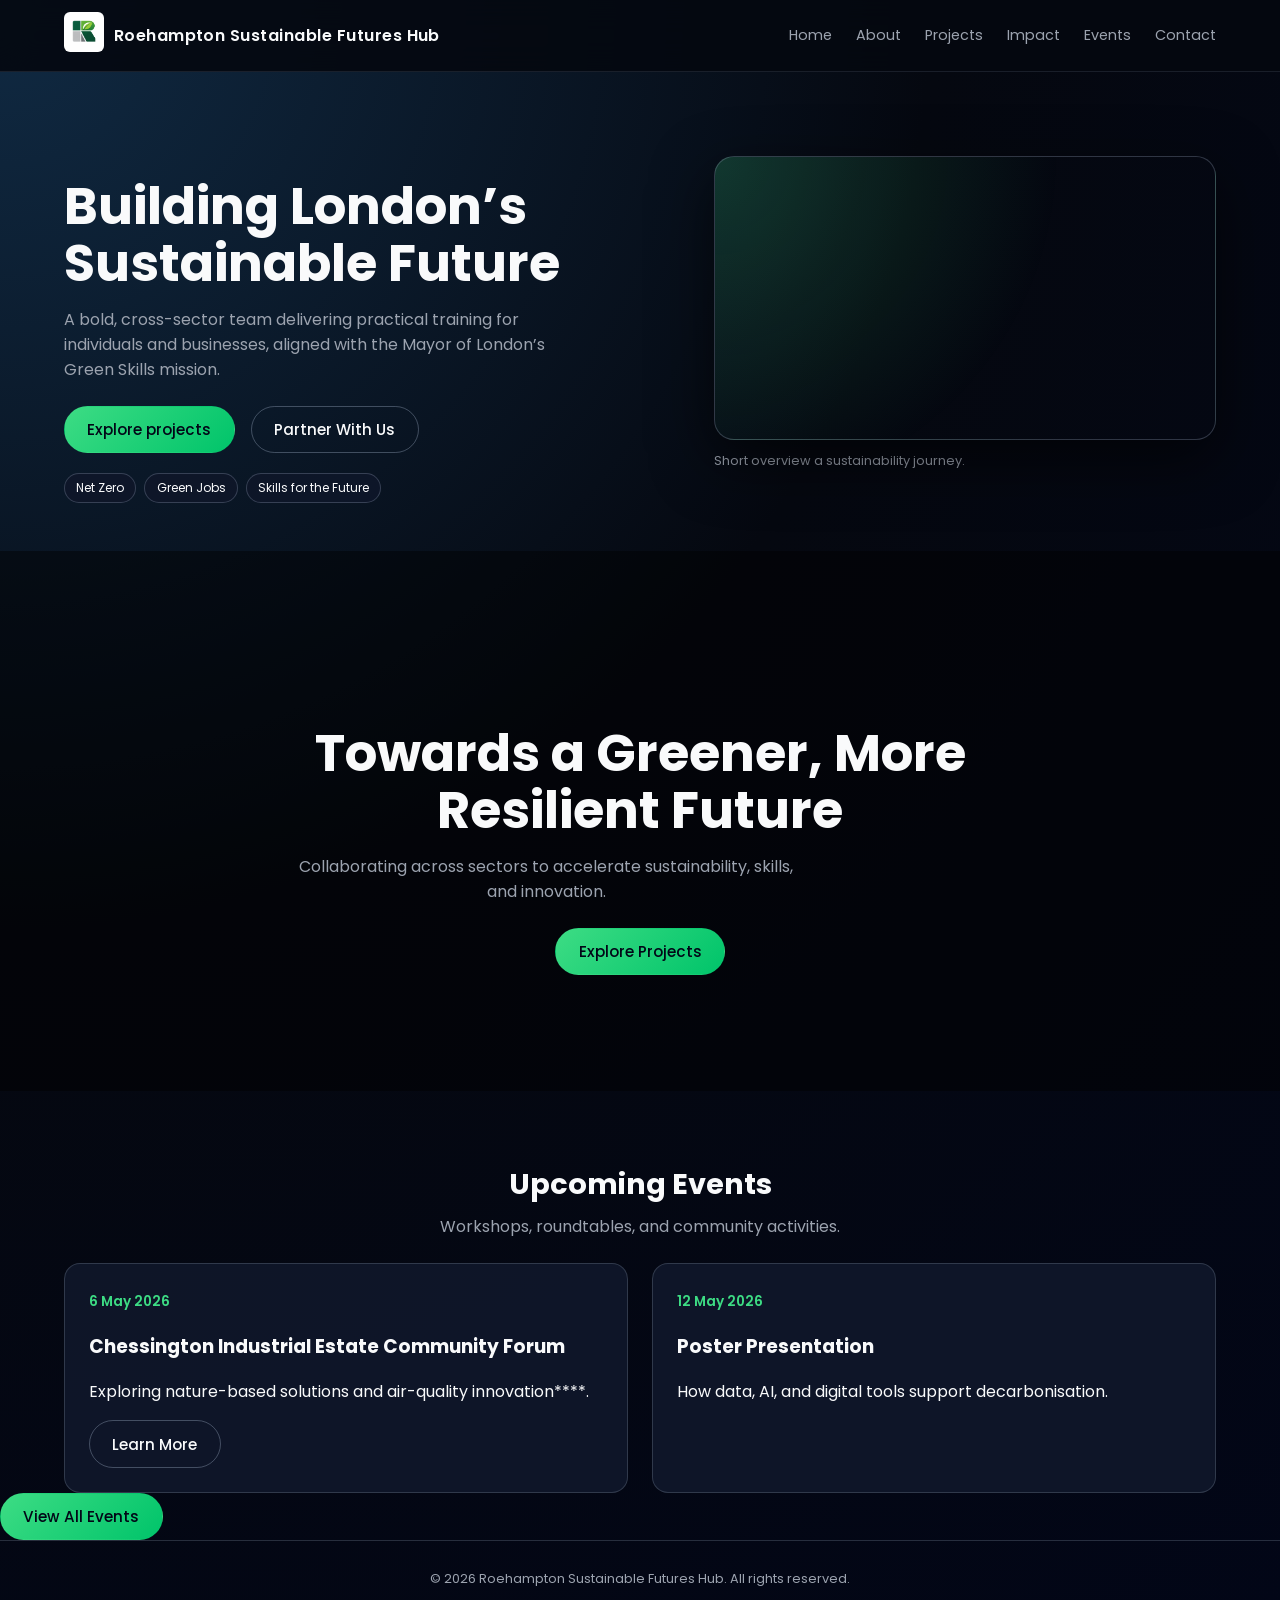
==== commit 2db0e09c: "Update index.html Video caption. AOAO" ====
--- a/index.html
+++ b/index.html
@@ -83,7 +83,7 @@
           referrerpolicy="strict-origin-when-cross-origin" allowfullscreen>
         </iframe>
       </div>
-      <p class="video-caption">Short overview of our Green Skills training journey.</p>
+      <p class="video-caption">Short overview a sustainability journey.</p>
     </div>
   </section>
 
